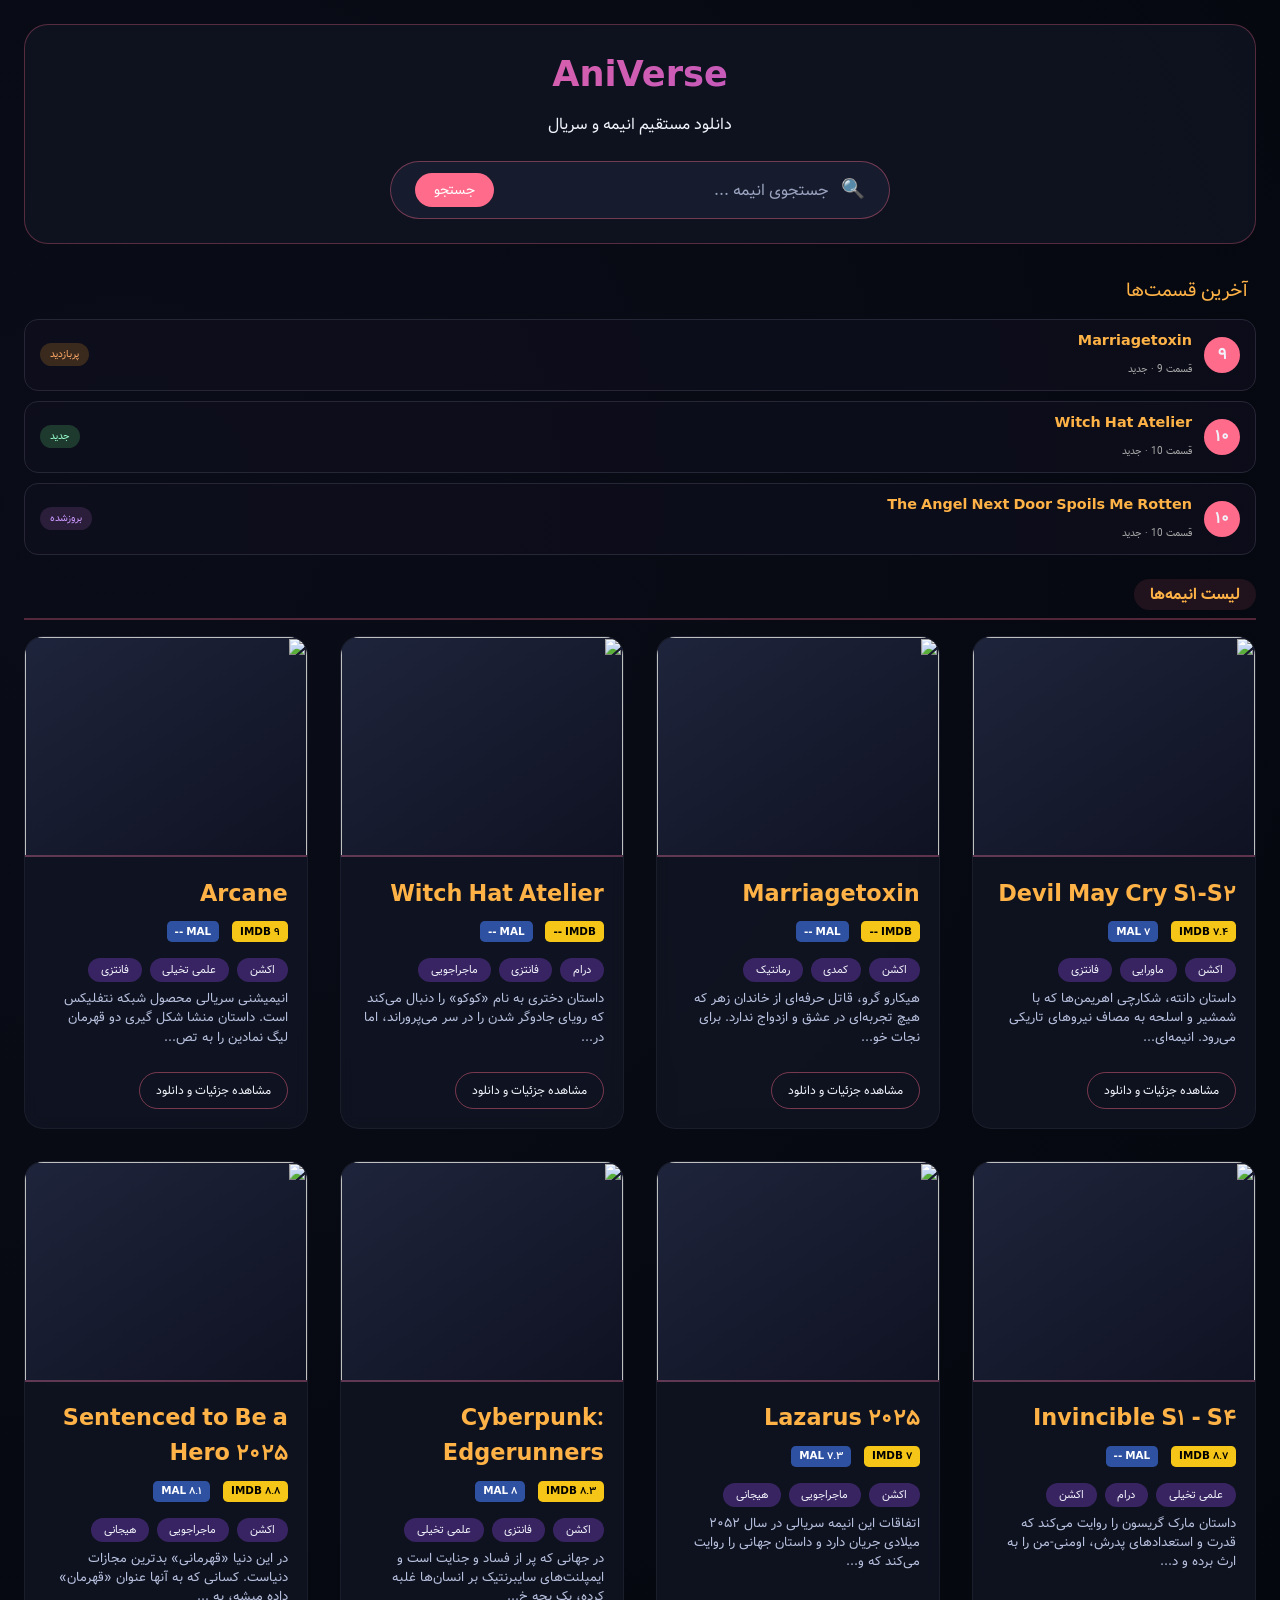
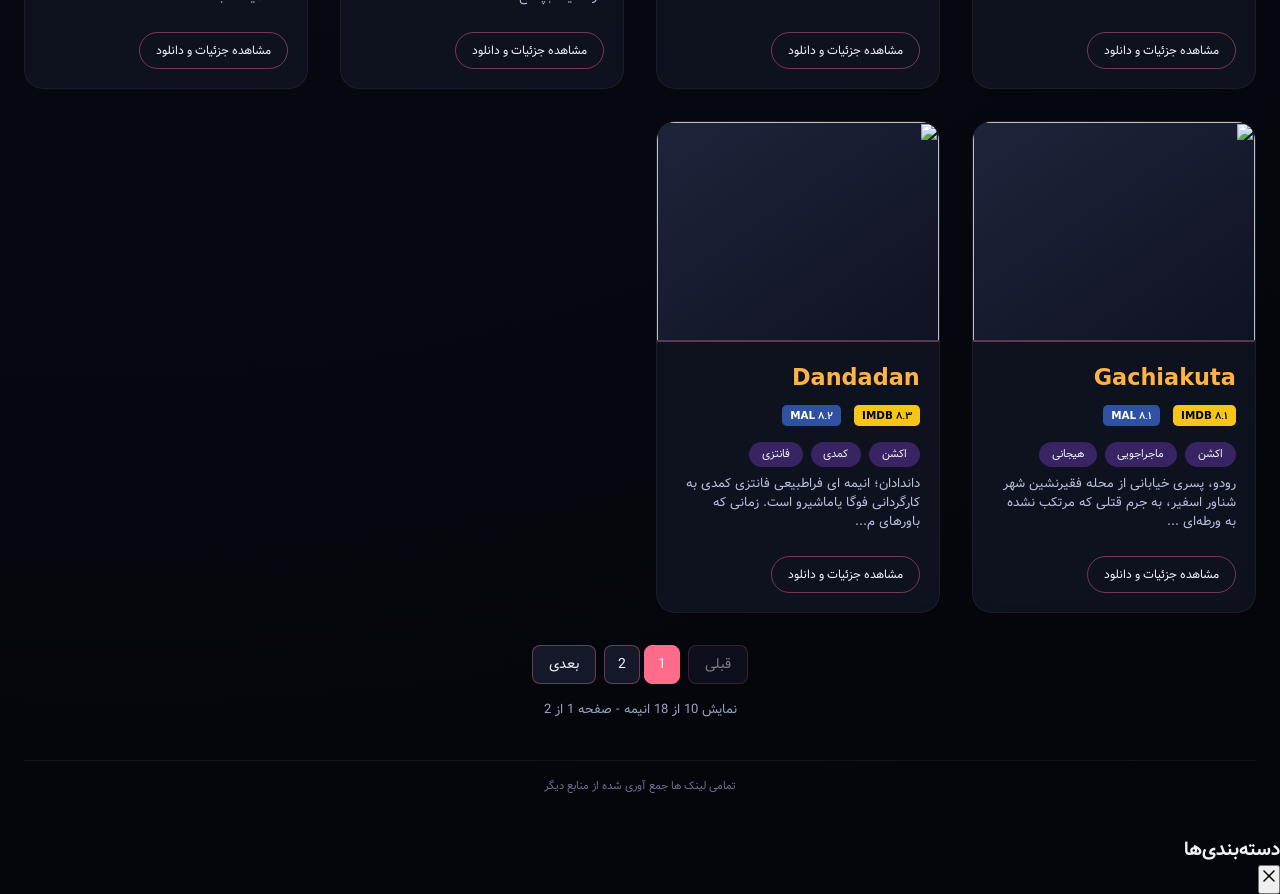
==== index.html @ b5c6d415 "Update index.html" ====
<!DOCTYPE html>
<html lang="fa" dir="rtl">
<head>
    <meta charset="UTF-8">
    <meta name="viewport" content="width=device-width, initial-scale=1.0, user-scalable=yes">
    <title>AniVerse | دانلود انیمه و سریال</title>
    <link rel="stylesheet" href="style.css">
    <link rel="preconnect" href="https://fonts.googleapis.com">
    <link rel="preconnect" href="https://fonts.gstatic.com" crossorigin>
    <link href="https://fonts.googleapis.com/css2?family=Inter:opsz,wght@14..32,300;14..32,400;14..32,500;14..32,600;14..32,700;14..32,800&display=swap" rel="stylesheet">
</head>
<body>
    <div class="app-wrapper" id="app"></div>
    <!-- منوی دسته‌بندی -->
<div id="categorySidebar" class="category-sidebar">
    <div class="category-header">
        <h3>دسته‌بندی‌ها</h3>
        <button class="close-sidebar" id="closeCategoryBtn">
            <img src="icons/close.svg" alt="بستن" width="18" height="18">
        </button>
    </div>
    <div class="category-list" id="categoryList"></div>
</div>
    
    <script src="data.js"></script>
    <script src="recent.js"></script>   <!-- ← خط جدید -->
    <script src="script.js"></script>
</body>
</html>
---- style.css ----
* {
    margin: 0;
    padding: 0;
    box-sizing: border-box;
}

body {
    font-family: 'Tahoma', 'Segoe UI', system-ui, sans-serif;
    background: radial-gradient(circle at 10% 20%, #0a0c18, #03050a);
    color: #f0f3fa;
    min-height: 100vh;
}

.app-wrapper {
    max-width: 1300px;
    margin: 0 auto;
    padding: 1.5rem;
}

.header {
    text-align: center;
    margin-bottom: 2rem;
    padding: 1.5rem;
    background: rgba(18, 22, 36, 0.7);
    border-radius: 1.5rem;
    border: 1px solid rgba(255,107,139,0.3);
}

.logo {
    font-size: 2.2rem;
    font-weight: bold;
    background: linear-gradient(135deg, #FF6B8B, #9D4EDD);
    -webkit-background-clip: text;
    background-clip: text;
    color: transparent;
}

.search-container {
    display: flex;
    justify-content: center;
    margin: 1.5rem auto 0 auto;
    max-width: 500px;
}
.search-box {
    width: 100%;
    background: rgba(25, 30, 50, 0.8);
    backdrop-filter: blur(10px);
    border: 1px solid rgba(255,107,139,0.4);
    border-radius: 3rem;
    padding: 0.7rem 1.5rem;
    display: flex;
    align-items: center;
    gap: 0.8rem;
    transition: all 0.3s ease;
}
.search-box:focus-within {
    border-color: #ff6b8b;
    box-shadow: 0 0 15px rgba(255,107,139,0.3);
    background: rgba(35, 40, 65, 0.9);
}
.search-box .search-icon {
    color: #ff8aa5;
    font-size: 1.2rem;
}
.search-box input {
    background: transparent;
    border: none;
    outline: none;
    color: #fff;
    width: 100%;
    font-size: 1rem;
    font-family: inherit;
}
.search-box input::placeholder {
    color: #9aa4bf;
}

.back-home {
    background: rgba(30, 35, 55, 0.8);
    border: 1px solid rgba(255,107,139,0.4);
    padding: 0.5rem 1.2rem;
    border-radius: 2rem;
    cursor: pointer;
    display: inline-block;
    margin-top: 0.5rem;
    font-size: 0.85rem;
}

.no-result {
    grid-column: 1 / -1;
    text-align: center;
    padding: 3rem;
    background: rgba(0,0,0,0.3);
    border-radius: 2rem;
    font-size: 1rem;
}

.anime-grid {
    display: grid;
    grid-template-columns: repeat(auto-fill, minmax(280px, 1fr));
    gap: 2rem;
    margin-top: 1rem;
}

.anime-card {
    background: rgba(18, 22, 36, 0.75);
    backdrop-filter: blur(8px);
    border-radius: 1.2rem;
    overflow: hidden;
    cursor: pointer;
    transition: all 0.3s ease;
    border: 1px solid rgba(255,255,255,0.05);
    display: flex;
    flex-direction: column;
}

.anime-card:hover {
    transform: translateY(-5px);
    border-color: rgba(255, 107, 139, 0.6);
    background: rgba(28, 33, 55, 0.9);
}

.card-cover {
    width: 100%;
    height: 220px;
    object-fit: cover;
    object-position: center;
    background: linear-gradient(145deg, #1e243b, #0f1222);
    border-bottom: 2px solid rgba(255,107,139,0.3);
}

.card-content {
    padding: 1.2rem;
    display: flex;
    flex-direction: column;
    flex-grow: 1;
}

.anime-title {
    font-size: 1.4rem;
    font-weight: bold;
    margin-bottom: 0.3rem;
    color: #FFB347;
}

.rating-badges {
    display: flex;
    gap: 0.8rem;
    margin: 0.3rem 0 0.5rem 0;
}
.rating-badge {
    font-size: 0.65rem;
    padding: 0.15rem 0.5rem;
    border-radius: 0.3rem;
    font-weight: bold;
    display: inline-flex;
    align-items: center;
    gap: 0.2rem;
}
.rating-imdb {
    background: #f5c518;
    color: #000;
}
.rating-mal {
    background: #2e51a2;
    color: #fff;
}

.genres {
    display: flex;
    gap: 0.5rem;
    margin: 0.5rem 0;
    flex-wrap: wrap;
}

.genre {
    background: rgba(156, 80, 255, 0.3);
    padding: 0.2rem 0.8rem;
    border-radius: 2rem;
    font-size: 0.7rem;
}

.anime-desc {
    font-size: 0.8rem;
    color: #b9c2e0;
    line-height: 1.5;
    margin-bottom: 1rem;
    flex-grow: 1;
}

.detail-btn {
    background: none;
    border: 1px solid #ff6b8b70;
    border-radius: 2rem;
    padding: 0.5rem 1rem;
    width: fit-content;
    font-size: 0.75rem;
    transition: 0.2s;
    margin-top: 0.5rem;
}

.detail-btn:hover {
    background: #ff6b8b20;
    border-color: #ff6b8b;
}

.detail-container {
    background: rgba(10, 12, 22, 0.7);
    backdrop-filter: blur(8px);
    border-radius: 1.5rem;
    padding: 1.8rem;
    border: 1px solid rgba(255,255,255,0.05);
}

.anime-header-info {
    margin-bottom: 2rem;
    border-bottom: 1px dashed rgba(255,255,255,0.1);
    padding-bottom: 1rem;
}

.anime-header-info h2 {
    font-size: 2rem;
    font-weight: bold;
    color: #FFB347;
    margin-bottom: 0.5rem;
}

.detail-ratings {
    display: flex;
    gap: 1rem;
    margin: 0.5rem 0;
}
.detail-rating {
    padding: 0.2rem 0.8rem;
    border-radius: 0.5rem;
    font-size: 0.8rem;
    font-weight: bold;
}
.detail-imdb {
    background: #f5c518;
    color: #000;
}

.anime-poster {
    max-width: 100%;
    width: 350px;
    border-radius: 1rem;
    margin: 1rem 0;
    display: block;
}

.trailer-section {
    margin: 1.5rem 0;
    background: rgba(0,0,0,0.5);
    border-radius: 1rem;
    padding: 1rem;
    border: 1px solid rgba(255,107,139,0.3);
}
.trailer-title {
    font-size: 1.1rem;
    font-weight: bold;
    margin-bottom: 0.8rem;
    color: #FF8AA5;
    display: flex;
    align-items: center;
    gap: 0.5rem;
}
.trailer-player {
    width: 100%;
    border-radius: 0.8rem;
    overflow: hidden;
}
.trailer-player video {
    width: 100%;
    max-height: 400px;
    outline: none;
    border-radius: 0.8rem;
}

.seasons-wrapper {
    display: flex;
    flex-direction: column;
    gap: 1rem;
}

.season-card {
    background: rgba(0, 0, 0, 0.4);
    border-radius: 1rem;
    overflow: hidden;
    border: 1px solid rgba(255,107,139,0.2);
}

.season-header {
    background: rgba(25, 30, 50, 0.9);
    padding: 1rem 1.2rem;
    cursor: pointer;
    display: flex;
    justify-content: space-between;
    align-items: center;
    transition: 0.2s;
    border-right: 3px solid #ff6b8b;
}

.season-header:hover {
    background: rgba(35, 42, 65, 0.9);
}

.season-title {
    font-size: 1.2rem;
    font-weight: bold;
    color: #FF8AA5;
}

.season-arrow {
    font-size: 1rem;
    transition: transform 0.3s;
    color: #ff8aa5;
}

.season-content {
    max-height: 0;
    overflow: hidden;
    transition: max-height 0.4s ease-out;
    padding: 0 1rem;
}

.season-content.open {
    max-height: 3000px;
    padding: 1rem;
}

.episode-grid {
    display: flex;
    flex-direction: column;
    gap: 0.7rem;
}

.episode-item {
    background: rgba(20, 25, 45, 0.7);
    border-radius: 0.8rem;
    padding: 0.7rem 1rem;
    display: flex;
    flex-wrap: wrap;
    justify-content: space-between;
    align-items: center;
    gap: 0.8rem;
    border: 1px solid #2f354a;
}

.episode-name {
    font-weight: bold;
    min-width: 100px;
}

.quality-buttons {
    display: flex;
    gap: 0.8rem;
}

.quality-link {
    background: linear-gradient(145deg, #1e243b, #12172b);
    padding: 0.3rem 1rem;
    border-radius: 2rem;
    text-decoration: none;
    color: white;
    font-size: 0.7rem;
    font-weight: bold;
    transition: 0.2s;
    border: 1px solid rgba(255,255,210,0.1);
}

.quality-link:hover {
    transform: translateY(-2px);
    background: #ff4d6d;
}

.suggestions-section {
    margin-top: 2rem;
    padding-top: 1rem;
    border-top: 1px solid rgba(255,255,255,0.1);
}
.suggestions-title {
    font-size: 1.2rem;
    font-weight: bold;
    color: #FFB347;
    margin-bottom: 1rem;
}
.suggestions-grid {
    display: flex;
    flex-direction: row;
    gap: 1rem;
    overflow-x: auto;
    padding-bottom: 0.5rem;
}
.suggestion-card {
    min-width: 160px;
    background: rgba(18, 22, 36, 0.6);
    border-radius: 0.8rem;
    padding: 0.6rem;
    cursor: pointer;
    transition: 0.2s;
    border: 1px solid transparent;
    text-align: center;
}
.suggestion-card:hover {
    border-color: #ff6b8b;
    transform: translateY(-3px);
}
.suggestion-img {
    width: 100%;
    height: 200px;
    object-fit: cover;
    border-radius: 0.5rem;
    margin-bottom: 0.5rem;
}
.suggestion-title {
    font-size: 0.85rem;
    font-weight: bold;
    color: #FFB347;
    margin-bottom: 0.2rem;
}
.suggestion-rating {
    font-size: 0.7rem;
    background: #f5c518;
    color: #000;
    display: inline-block;
    padding: 0.1rem 0.5rem;
    border-radius: 0.3rem;
    font-weight: bold;
}

.footer {
    text-align: center;
    margin-top: 2.5rem;
    padding: 1rem;
    font-size: 0.7rem;
    color: #6a7290;
    border-top: 1px solid rgba(255,255,255,0.05);
}
/* ========== استایل صفحه‌بندی ========== */
.pagination {
    display: flex;
    justify-content: center;
    align-items: center;
    gap: 0.5rem;
    margin-top: 2rem;
    flex-wrap: wrap;
}

.pagination button {
    background: rgba(25, 30, 50, 0.8);
    border: 1px solid rgba(255,107,139,0.4);
    color: #f0f3fa;
    padding: 0.5rem 1rem;
    border-radius: 0.5rem;
    cursor: pointer;
    font-size: 0.85rem;
    transition: all 0.2s;
}

.pagination button:hover:not(:disabled) {
    background: #ff6b8b;
    border-color: #ff6b8b;
}

.pagination button:disabled {
    opacity: 0.5;
    cursor: not-allowed;
}

.pagination .page-numbers {
    display: flex;
    gap: 0.3rem;
}

.pagination .page-btn {
    background: rgba(25, 30, 50, 0.8);
    padding: 0.5rem 0.8rem;
}

.pagination .page-btn.active {
    background: #ff6b8b;
    border-color: #ff6b8b;
}

.info-text {
    text-align: center;
    margin-top: 1rem;
    font-size: 0.8rem;
    color: #9aa4bf;
}

@media (max-width: 600px) {
    .app-wrapper { padding: 1rem; }
    .episode-item { flex-direction: column; align-items: flex-start; }
    .anime-header-info h2 { font-size: 1.4rem; }
    .anime-poster, .card-cover { width: 100%; }
    .rating-badges { flex-wrap: wrap; }
    .suggestions-grid { gap: 0.8rem; }
    .suggestion-card { min-width: 130px; }
    .suggestion-img { height: 160px; }
}

#searchBtn {
    background: #ff6b8b;
    border: none;
    border-radius: 2rem;
    padding: 0.4rem 1.2rem;
    color: white;
    cursor: pointer;
    font-family: inherit;
    font-size: 0.85rem;
    margin-right: 0.8rem;
    transition: all 0.2s;
}

#searchBtn:hover {
    background: #ff4d6d;
    transform: scale(0.97);
}

@font-face {
    font-family: 'Vazir';
    src: url('fonts/Vazir.ttf') format('truetype');
    font-weight: normal;
    font-style: normal;
}

@font-face {
    font-family: 'Vazir';
    src: url('fonts/Vazir-Bold-FD-WOL.ttf') format('truetype');
    font-weight: bold;
    font-style: normal;
}

body, button, input, .anime-title, .season-title, .detail-btn {
    font-family: 'Vazir', 'Tahoma', 'Segoe UI', system-ui, sans-serif;
}

.theme-toggle {
    position: fixed;
    top: 20px;
    left: 20px;
    width: 44px;
    height: 44px;
    border-radius: 50%;
    background: linear-gradient(145deg, #1e243b, #12172b);
    border: none;
    cursor: pointer;
    z-index: 1000;
    transition: all 0.2s;
    display: flex;
    align-items: center;
    justify-content: center;
    font-size: 1.3rem;
    box-shadow: 0 4px 10px rgba(0, 0, 0, 0.3);
    color: #ffccaa;
}

.theme-toggle:hover {
    transform: scale(1.05);
    background: #ff6b8b;
    color: white;
    box-shadow: 0 0 15px rgba(255, 107, 139, 0.4);
}

body.light-mode .theme-toggle {
    background: linear-gradient(145deg, #f0f0f0, #e0e0e0);
    color: #e67e22;
    box-shadow: 0 2px 8px rgba(0, 0, 0, 0.1);
}

body.light-mode .theme-toggle:hover {
    background: #ff6b8b;
    color: white;
}

/* ========== بخش آخرین قسمت‌ها ========== */
.recent-section {
    margin: 1.5rem 0;
}

.section-title {
    font-size: 1.2rem;
    color: #FFB347;
    margin-bottom: 0.8rem;
    display: flex;
    align-items: center;
    gap: 0.5rem;
}

.recent-list {
    display: flex;
    flex-direction: column;
    gap: 10px;
}

.recent-item {
    background: rgba(16, 16, 30, 0.6);
    border-radius: 14px;
    padding: 10px 15px;
    border: 1px solid #262636;
    cursor: pointer;
    transition: 0.2s;
    display: flex;
    align-items: center;
    justify-content: space-between;
}

.recent-item:hover {
    border-color: #ff6b8b;
    background: rgba(30, 30, 50, 0.8);
    transform: translateX(3px);
}

.recent-left {
    display: flex;
    align-items: center;
    gap: 12px;
}

.recent-num {
    background: #ff6b8b;
    width: 36px;
    height: 36px;
    display: flex;
    align-items: center;
    justify-content: center;
    border-radius: 50%;
    font-weight: bold;
    font-size: 1rem;
}

.recent-info h4 {
    font-size: 0.9rem;
    margin-bottom: 3px;
    color: #FFB347;
}

.recent-info span {
    font-size: 0.65rem;
    color: #aaa;
}

.recent-badge {
    font-size: 0.6rem;
    padding: 4px 10px;
    border-radius: 30px;
    background: #1e3a2f;
    color: #99ffcc;
}

.recent-badge.hot {
    background: #3a2a1e;
    color: #ffaa66;
}

.recent-badge.today {
    background: #2a1e3a;
    color: #cc99ff;
}

/* ========== عنوان جداکننده ========== */
.section-divider {
    margin: 1rem 0 0.5rem 0;
    padding-bottom: 0.5rem;
    border-bottom: 2px solid rgba(255, 107, 139, 0.3);
}

.section-divider h3 {
    font-size: 1rem;
    color: #FFB347;
    display: inline-block;
    background: rgba(255, 107, 139, 0.1);
    padding: 0.2rem 1rem;
    border-radius: 2rem;
    }
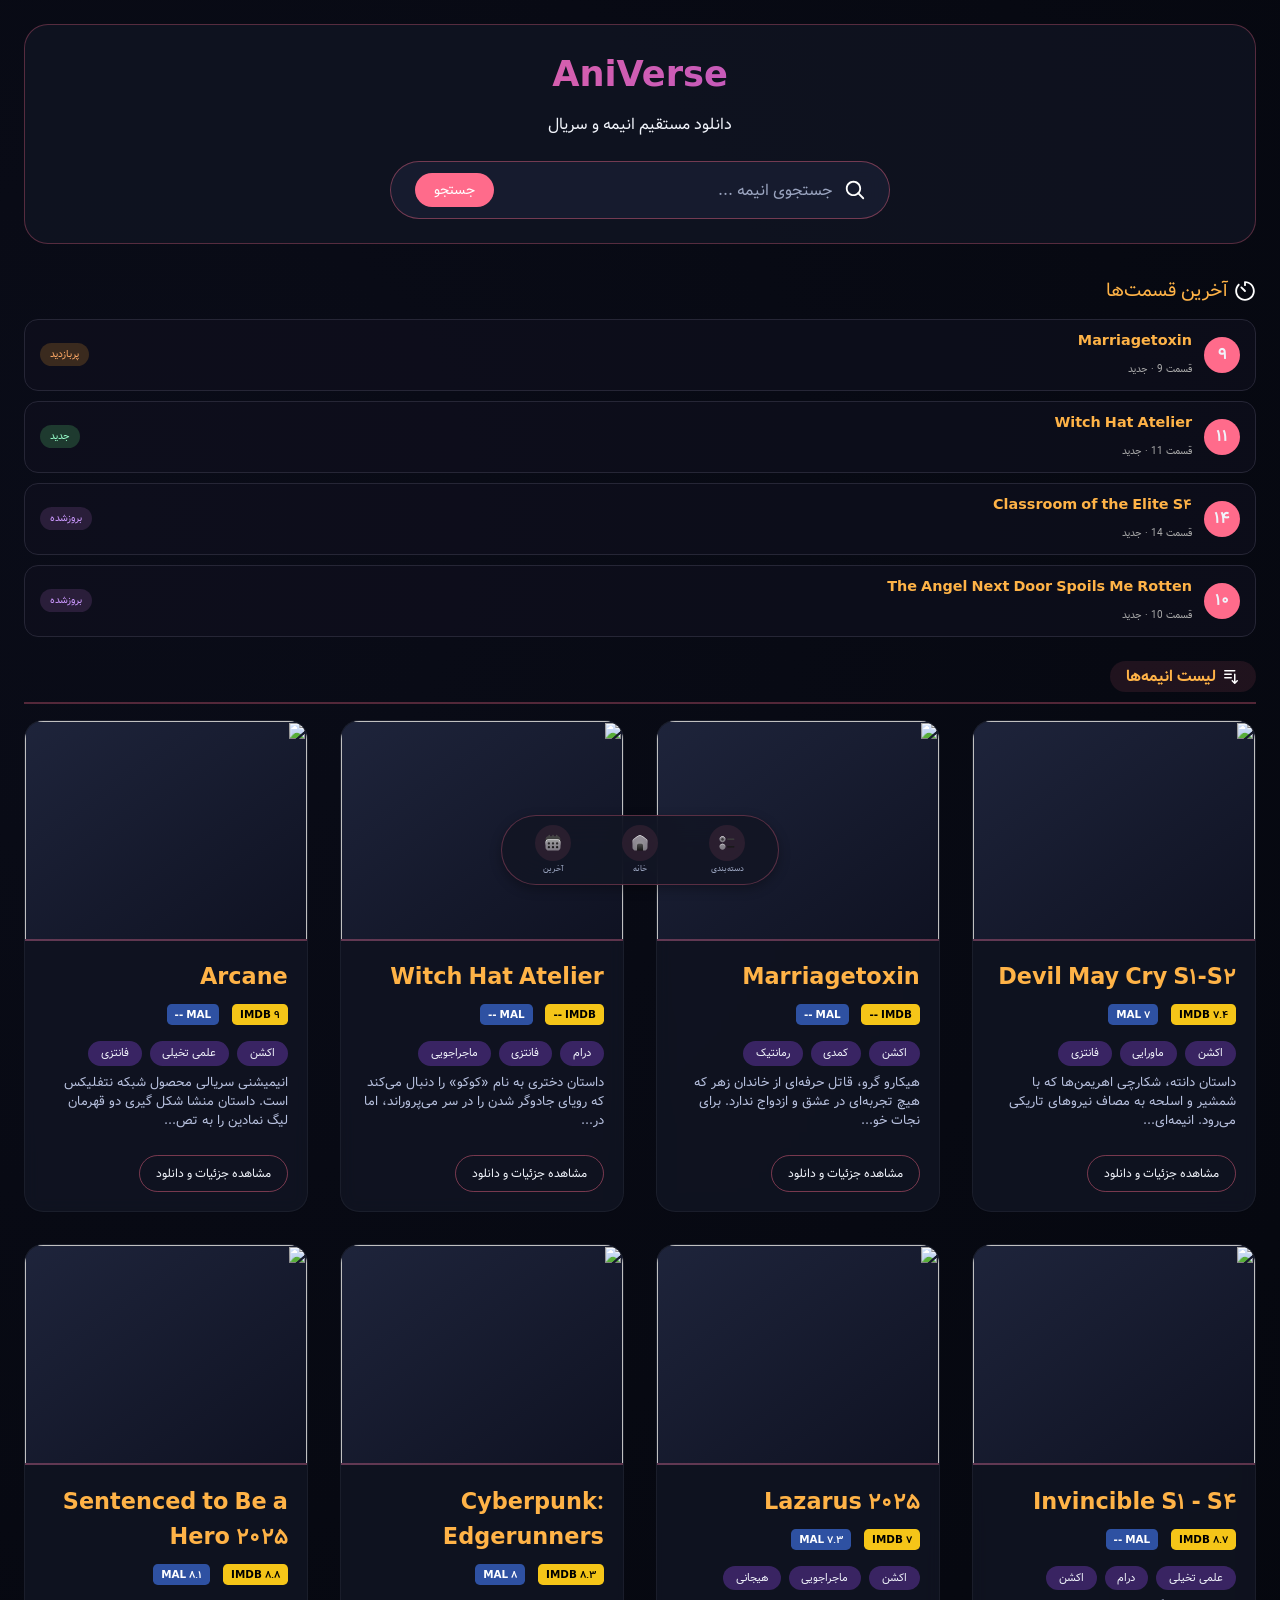
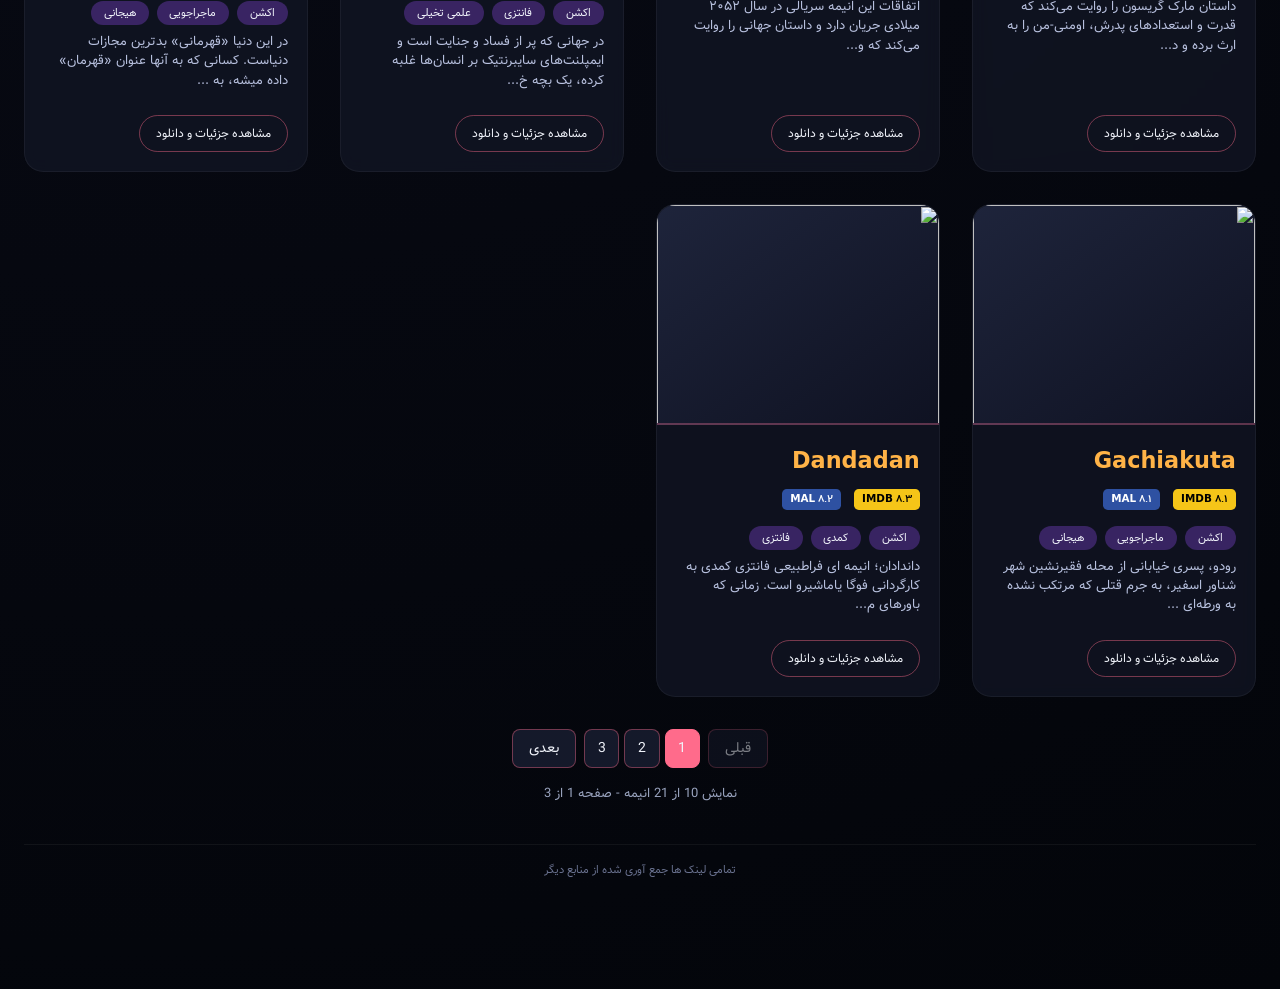
==== commit 45456e8e: "Update index.html" ====
--- a/index.html
+++ b/index.html
@@ -3,7 +3,7 @@
 <head>
     <meta charset="UTF-8">
     <meta name="viewport" content="width=device-width, initial-scale=1.0, user-scalable=yes">
-    <title>AniVerse | دانلود انیمه و سریال</title>
+    <title>Anivora | دانلود انیمه و سریال</title>
     <link rel="stylesheet" href="style.css">
     <link rel="preconnect" href="https://fonts.googleapis.com">
     <link rel="preconnect" href="https://fonts.gstatic.com" crossorigin>
--- a/style.css
+++ b/style.css
@@ -9,6 +9,7 @@
     background: radial-gradient(circle at 10% 20%, #0a0c18, #03050a);
     color: #f0f3fa;
     min-height: 100vh;
+    padding-bottom: 70px;
 }
 
 .app-wrapper {
@@ -315,6 +316,11 @@
     font-size: 1rem;
     transition: transform 0.3s;
     color: #ff8aa5;
+    }
+.season-arrow img {
+    width: 22px;
+    height: 22px;
+    transform: translateY(3px);
 }
 
 .season-content {
@@ -586,7 +592,7 @@
     margin-bottom: 0.8rem;
     display: flex;
     align-items: center;
-    gap: 0.5rem;
+    gap: 1px;
 }
 
 .recent-list {
@@ -670,8 +676,300 @@
 .section-divider h3 {
     font-size: 1rem;
     color: #FFB347;
-    display: inline-block;
+    display: inline-flex;        /* تغییر از inline-block به inline-flex */
+    align-items: center;         /* وسط‌چین عمودی */
+    gap: 0px;                    /* فاصله بین آیکون و متن */
     background: rgba(255, 107, 139, 0.1);
     padding: 0.2rem 1rem;
     border-radius: 2rem;
+}
+
+.section-divider h3 img {
+    display: block;
+}
+
+/* ========== آیکون سرچ ========== */
+.search-icon {
+    display: inline-flex;
+    align-items: center;
+    justify-content: center;
+    width: 20px;
+    height: 20px;
+}
+
+.season-arrow img {
+    transition: transform 0.3s ease;
+}
+
+.season-card .season-content.open + .season-header .season-arrow img,
+.season-header.open .season-arrow img {
+    transform: rotate(180deg);
+}
+
+
+
+
+/* ========== نوار ناوبری پایین ========== */
+.bottom-nav {
+    position: fixed;
+    bottom: 15px;
+    left: 50%;
+    transform: translateX(-50%);
+    background: rgba(18, 22, 36, 0.9);
+    backdrop-filter: blur(20px);
+    border-radius: 40px;
+    padding: 5px 25px;
+    display: flex;
+    gap: 35px;
+    z-index: 1000;
+    border: 1px solid rgba(255, 107, 139, 0.3);
+    box-shadow: 0 4px 12px rgba(0, 0, 0, 0.3);
+}
+
+.nav-item {
+    display: flex;
+    flex-direction: column;
+    align-items: center;
+    gap: 2px;
+    cursor: pointer;
+    transition: all 0.2s;
+    padding: 4px 8px;
+    border-radius: 30px;
+}
+
+.nav-item:hover {
+    transform: translateY(-2px);
+}
+
+.nav-icon {
+    width: 36px;
+    height: 36px;
+    background: rgba(255, 107, 139, 0.1);
+    border-radius: 50%;
+    display: flex;
+    align-items: center;
+    justify-content: center;
+    transition: all 0.2s;
+}
+
+.nav-item:hover .nav-icon {
+    background: #ff6b8b;
+    transform: scale(1.05);
+}
+
+.nav-icon img {
+    width: 18px;
+    height: 18px;
+    display: block;
+}
+
+.nav-label {
+    font-size: 0.5rem;
+    color: #9aa4bf;
+    font-weight: 500;
+}
+
+.nav-item:hover .nav-label {
+    color: #ff6b8b;
+}
+
+/* تم روشن */
+body.light-mode .bottom-nav {
+    background: rgba(255, 255, 255, 0.95);
+    border-color: rgba(0, 0, 0, 0.1);
+}
+
+body.light-mode .nav-label {
+    color: #666;
+}
+
+body.light-mode .nav-icon {
+    background: rgba(0, 0, 0, 0.05);
+}
+
+body.light-mode .nav-item:hover .nav-icon {
+    background: #ff6b8b;
+}
+
+body.light-mode .nav-icon img {
+    filter: brightness(0);
+}
+
+body.light-mode .nav-item:hover .nav-icon img {
+    filter: brightness(1);
+}
+
+/* برای موبایل */
+@media (max-width: 600px) {
+    .bottom-nav {
+        padding: 4px 20px;
+        gap: 25px;
+        bottom: 12px;
     }
+    .nav-icon {
+        width: 32px;
+        height: 32px;
+    }
+    .nav-icon img {
+        width: 16px;
+        height: 16px;
+    }
+    .nav-label {
+        font-size: 0.45rem;
+    }
+}
+
+
+
+/* ========== منوی دسته‌بندی (سایدبار) ========== */
+.category-sidebar {
+    position: fixed;
+    top: 0;
+    right: -350px;
+    width: 320px;
+    height: 100%;
+    background: rgba(18, 22, 36, 0.98);
+    backdrop-filter: blur(20px);
+    z-index: 2000;
+    transition: right 0.3s cubic-bezier(0.2, 0.9, 0.4, 1.1);
+    padding: 1rem;
+    border-left: 1px solid rgba(255, 107, 139, 0.3);
+    display: flex;
+    flex-direction: column;
+    overflow-y: auto;
+}
+
+.category-sidebar.open {
+    right: 0;
+}
+
+/* هدر سایدبار */
+.category-header {
+    display: flex;
+    justify-content: space-between;
+    align-items: center;
+    padding-bottom: 1rem;
+    margin-bottom: 1rem;
+    border-bottom: 1px solid rgba(255, 107, 139, 0.3);
+}
+
+.category-header h3 {
+    font-size: 1.2rem;
+    color: #FFB347;
+    display: flex;
+    align-items: center;
+    gap: 0.5rem;
+}
+
+.close-sidebar {
+    background: none;
+    border: none;
+    cursor: pointer;
+    padding: 8px;
+    border-radius: 50%;
+    display: flex;
+    align-items: center;
+    justify-content: center;
+    transition: all 0.2s;
+    color: #ff8aa5;
+}
+
+.close-sidebar:hover {
+    background: rgba(255, 107, 139, 0.2);
+    transform: scale(1.05);
+}
+
+.close-sidebar img {
+    width: 18px;
+    height: 18px;
+    display: block;
+    filter: brightness(0) invert(1);
+}
+
+/* لیست دسته‌بندی */
+.category-list {
+    flex: 1;
+    overflow-y: auto;
+}
+
+.category-item {
+    margin-bottom: 0.5rem;
+}
+
+.category-main {
+    display: flex;
+    justify-content: space-between;
+    align-items: center;
+    padding: 10px 12px;
+    background: rgba(25, 30, 50, 0.6);
+    border-radius: 12px;
+    cursor: pointer;
+    transition: 0.2s;
+    color: #f0f3fa;
+}
+
+.category-main:hover {
+    background: rgba(255, 107, 139, 0.2);
+}
+
+.category-main .toggle-icon {
+    font-size: 0.8rem;
+    transition: transform 0.3s;
+}
+
+.category-main.open .toggle-icon {
+    transform: rotate(90deg);
+}
+
+.category-sub {
+    max-height: 0;
+    overflow: hidden;
+    transition: max-height 0.3s ease-out;
+    padding-right: 1rem;
+}
+
+.category-sub.open {
+    max-height: 500px;
+}
+
+.sub-item {
+    display: flex;
+    justify-content: space-between;
+    align-items: center;
+    padding: 8px 12px 8px 20px;
+    margin: 4px 0;
+    background: rgba(30, 35, 55, 0.4);
+    border-radius: 8px;
+    cursor: pointer;
+    transition: 0.2s;
+    font-size: 0.85rem;
+}
+
+.sub-item:hover {
+    background: rgba(255, 107, 139, 0.15);
+    transform: translateX(-3px);
+}
+
+.sub-item .count {
+    font-size: 0.7rem;
+    color: #ff8aa5;
+}
+
+/* تم روشن */
+body.light-mode .category-sidebar {
+    background: rgba(255, 255, 255, 0.98);
+}
+
+body.light-mode .category-main {
+    background: rgba(200, 200, 220, 0.6);
+    color: #1a1a2e;
+}
+
+body.light-mode .sub-item {
+    background: rgba(220, 220, 240, 0.5);
+    color: #1a1a2e;
+}
+
+body.light-mode .close-sidebar img {
+    filter: brightness(0);
+    }
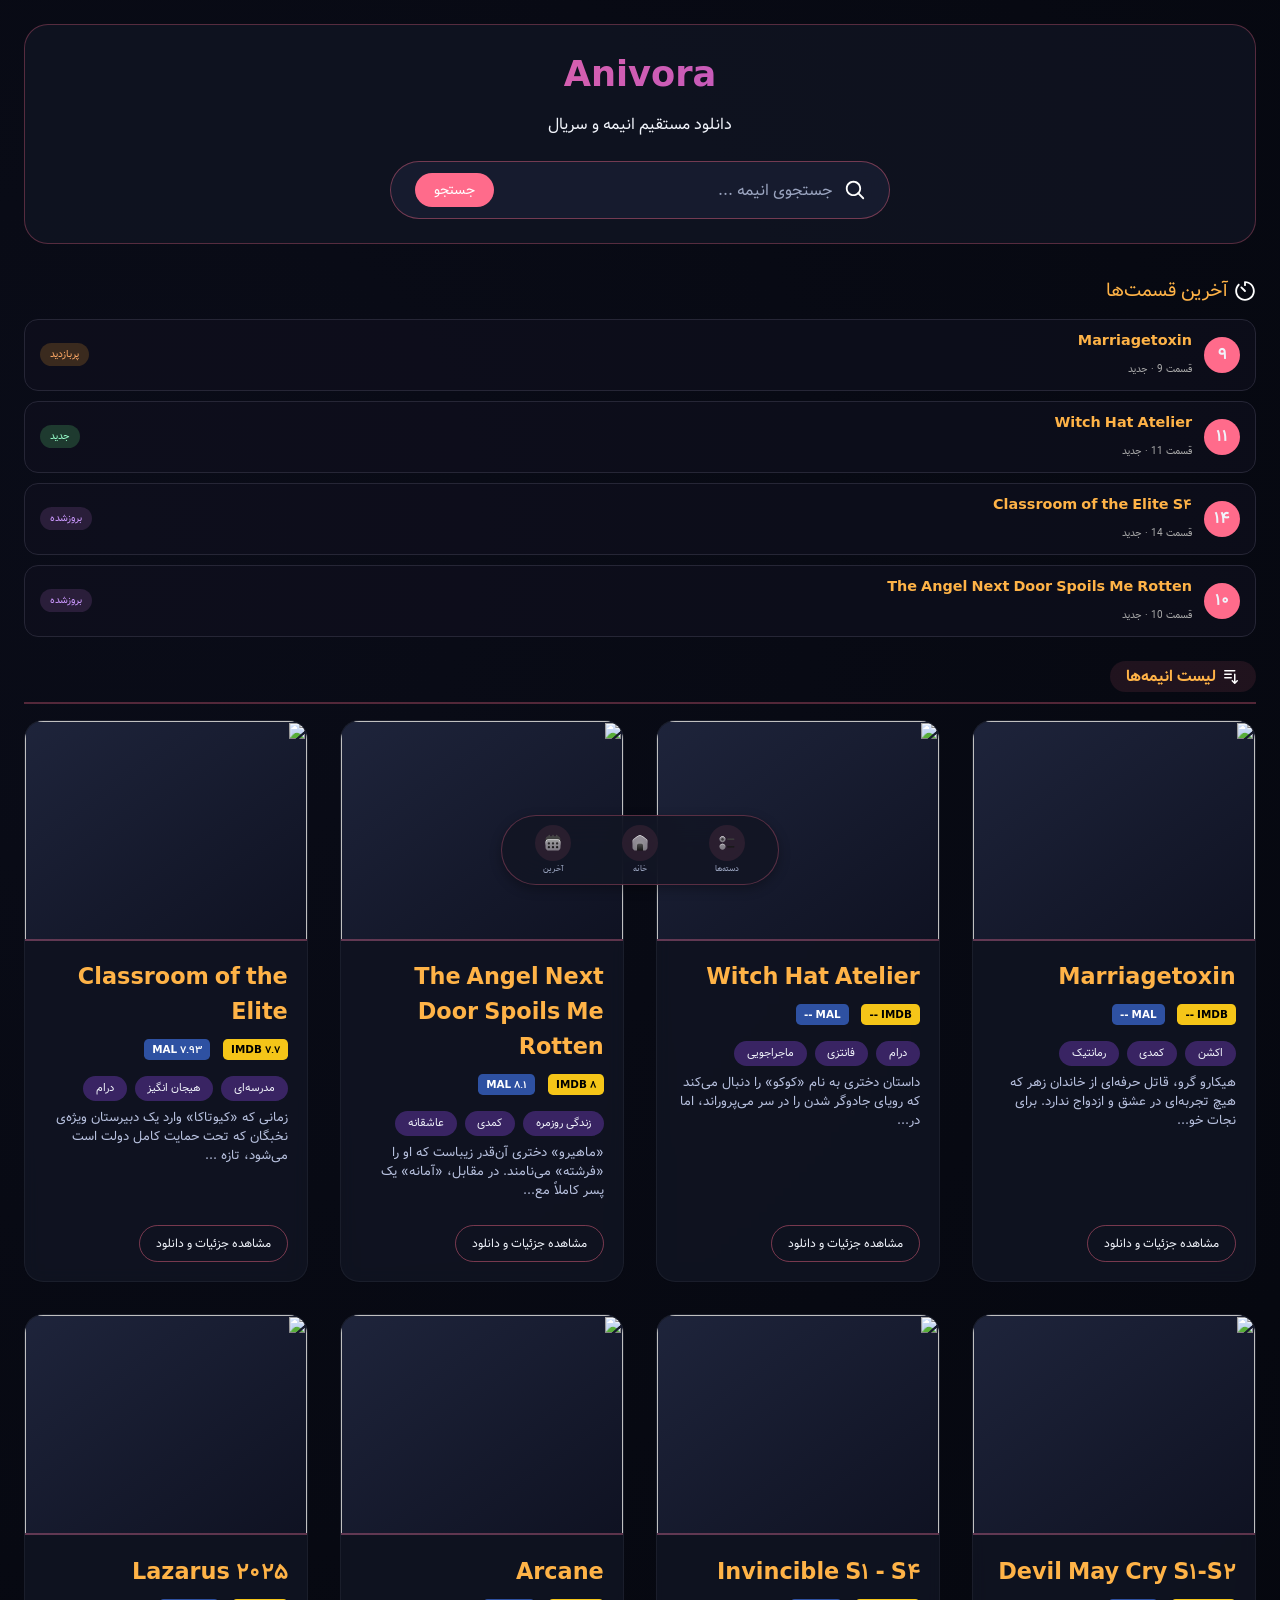
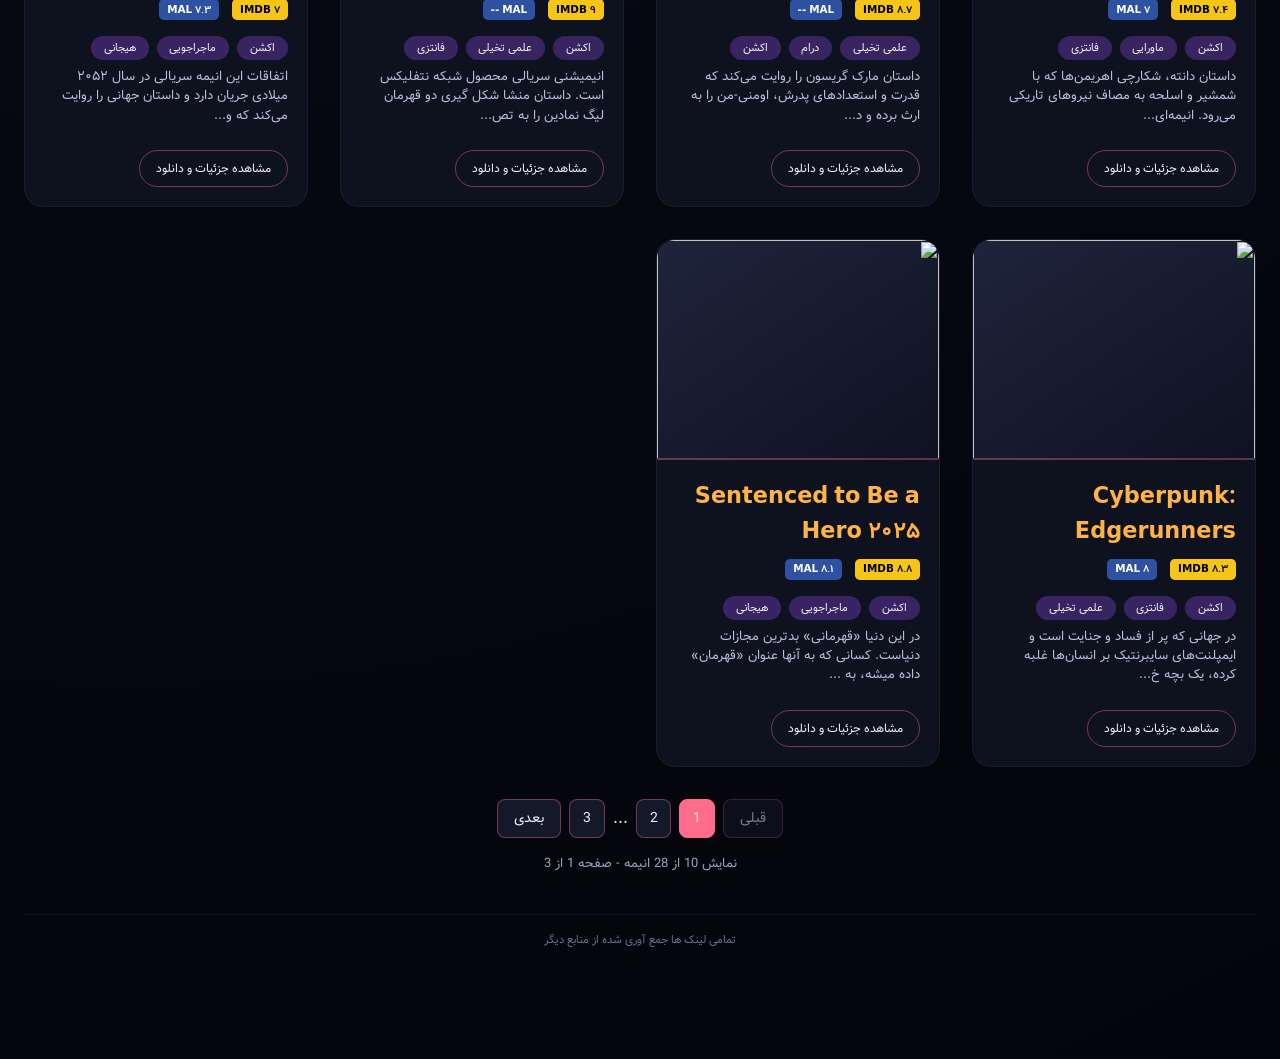
==== commit bdf53256: "Update index.html" ====
--- a/index.html
+++ b/index.html
@@ -3,7 +3,7 @@
 <head>
     <meta charset="UTF-8">
     <meta name="viewport" content="width=device-width, initial-scale=1.0, user-scalable=yes">
-    <title>Anivora | دانلود انیمه و سریال</title>
+    <title>Anivora | دانلود انیمه و سریال </title>
     <link rel="stylesheet" href="style.css">
     <link rel="preconnect" href="https://fonts.googleapis.com">
     <link rel="preconnect" href="https://fonts.gstatic.com" crossorigin>
@@ -22,8 +22,11 @@
     <div class="category-list" id="categoryList"></div>
 </div>
     
-    <script src="data.js"></script>
+    <script src="data/data.js"></script>
+    <script src="data/data2.js"></script>
+    <script src="data/data3.js"></script>
     <script src="recent.js"></script>   <!-- ← خط جدید -->
     <script src="script.js"></script>
+    
 </body>
 </html>
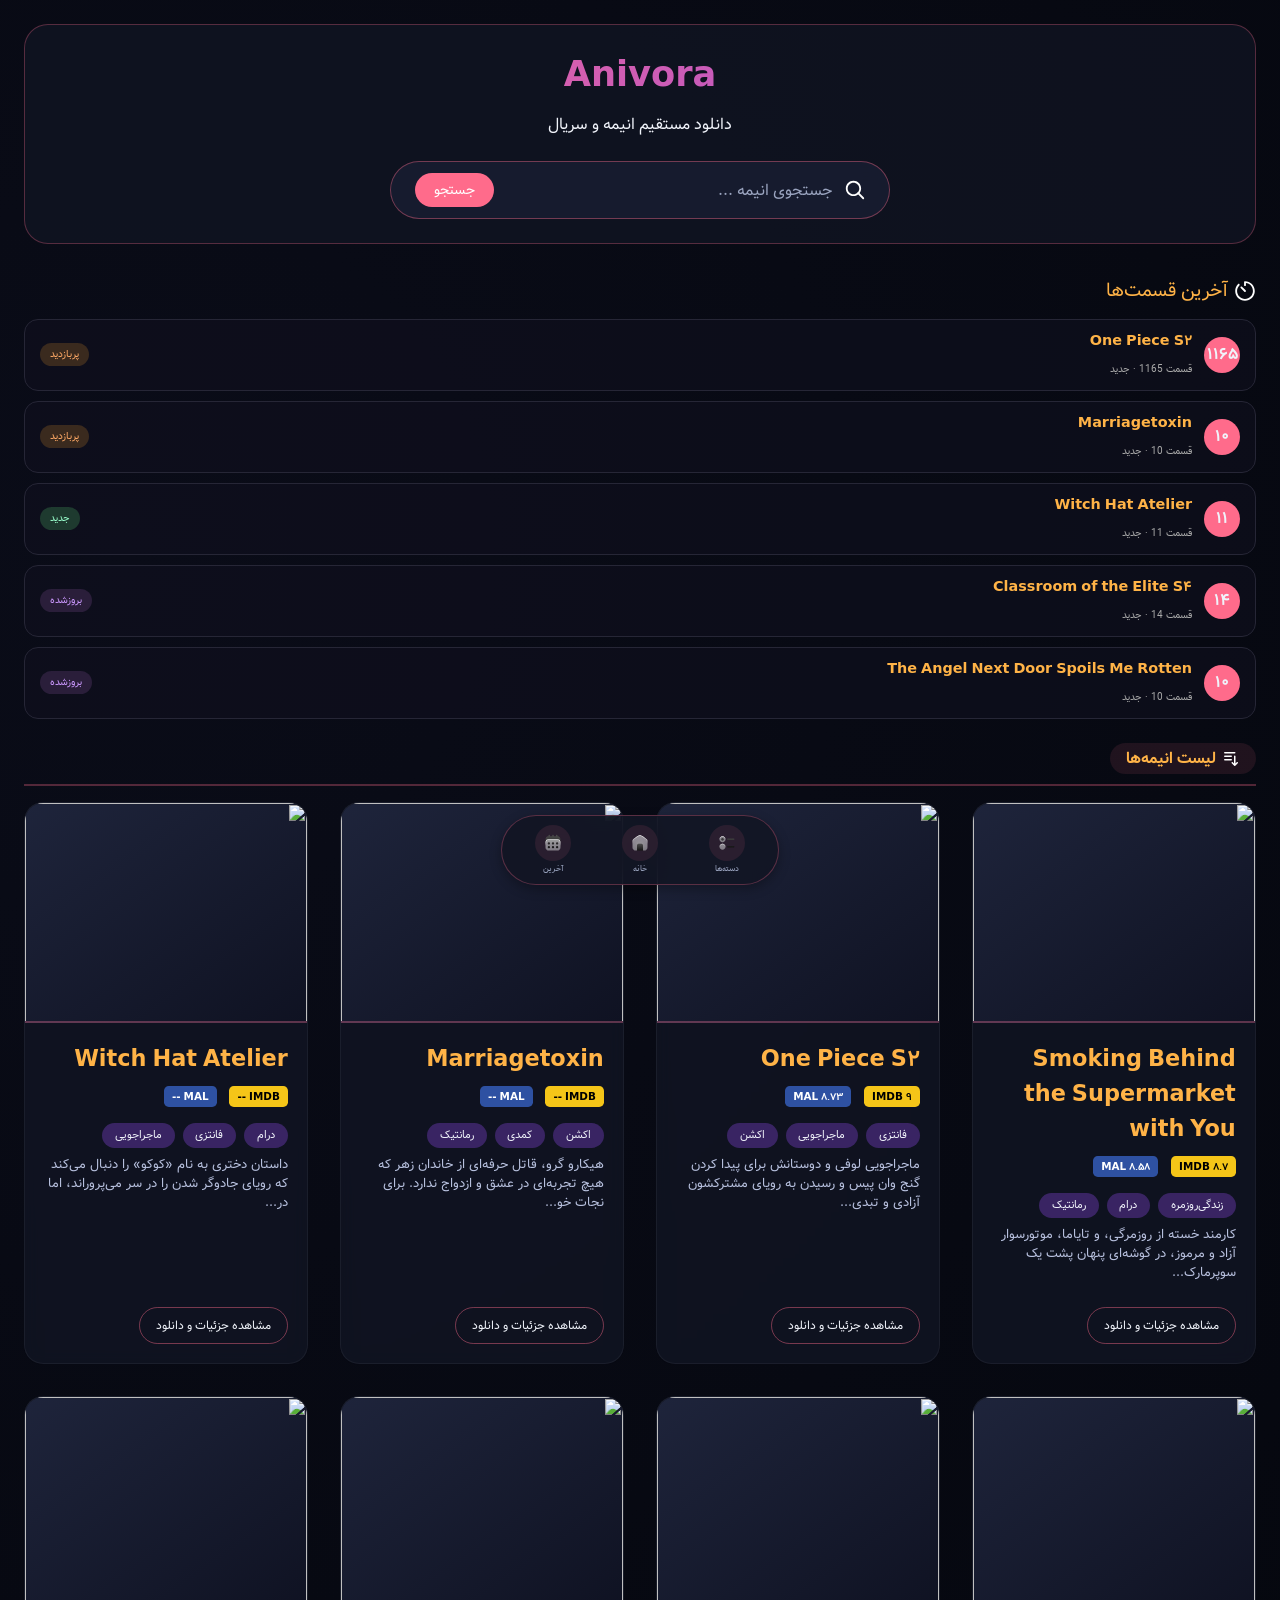
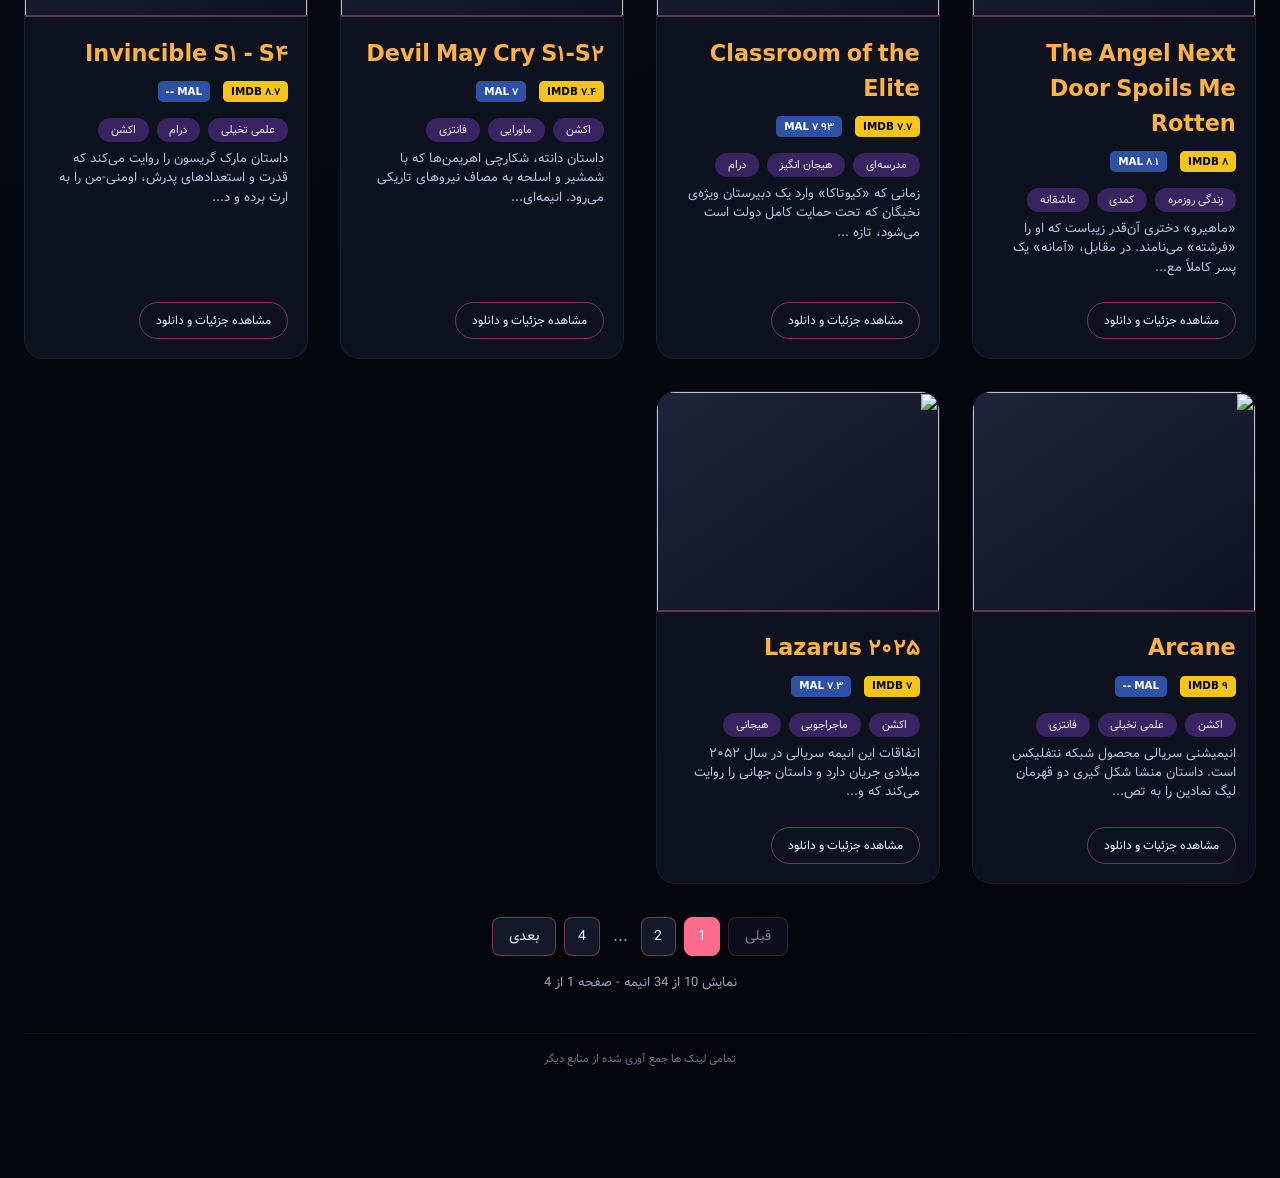
==== commit d168946b: "Update index.html" ====
--- a/index.html
+++ b/index.html
@@ -3,30 +3,32 @@
 <head>
     <meta charset="UTF-8">
     <meta name="viewport" content="width=device-width, initial-scale=1.0, user-scalable=yes">
-    <title>Anivora | دانلود انیمه و سریال </title>
+    <title>Anivora | دانلود انیمه و سریال</title>
     <link rel="stylesheet" href="style.css">
     <link rel="preconnect" href="https://fonts.googleapis.com">
     <link rel="preconnect" href="https://fonts.gstatic.com" crossorigin>
     <link href="https://fonts.googleapis.com/css2?family=Inter:opsz,wght@14..32,300;14..32,400;14..32,500;14..32,600;14..32,700;14..32,800&display=swap" rel="stylesheet">
+    <!-- Font Awesome برای آیکون‌ها -->
+    <link rel="stylesheet" href="https://cdnjs.cloudflare.com/ajax/libs/font-awesome/6.0.0-beta3/css/all.min.css">
 </head>
 <body>
     <div class="app-wrapper" id="app"></div>
+    
     <!-- منوی دسته‌بندی -->
-<div id="categorySidebar" class="category-sidebar">
-    <div class="category-header">
-        <h3>دسته‌بندی‌ها</h3>
-        <button class="close-sidebar" id="closeCategoryBtn">
-            <img src="icons/close.svg" alt="بستن" width="18" height="18">
-        </button>
+    <div id="categorySidebar" class="category-sidebar">
+        <div class="category-header">
+            <h3>دسته‌بندی‌ها</h3>
+            <button class="close-sidebar" id="closeCategoryBtn">
+                <img src="icons/close.svg" alt="بستن" width="18" height="18">
+            </button>
+        </div>
+        <div class="category-list" id="categoryList"></div>
     </div>
-    <div class="category-list" id="categoryList"></div>
-</div>
     
     <script src="data/data.js"></script>
     <script src="data/data2.js"></script>
     <script src="data/data3.js"></script>
-    <script src="recent.js"></script>   <!-- ← خط جدید -->
+    <script src="recent.js"></script>
     <script src="script.js"></script>
-    
 </body>
 </html>
--- a/style.css
+++ b/style.css
@@ -972,4 +972,138 @@
 
 body.light-mode .close-sidebar img {
     filter: brightness(0);
+}
+
+.page-dots {
+    display: inline-block;
+    padding: 0.5rem 0.3rem;
+    color: #9aa4bf;
+    user-select: none;
+}
+
+/* استایل صفحه علاقه‌مندی */
+.favorites-header {
+    text-align: center;
+    margin: 1rem 0 2rem 0;
+}
+.favorites-header h1 {
+    font-size: 1.6rem;
+    background: linear-gradient(135deg, #FF6B8B, #9D4EDD);
+    -webkit-background-clip: text;
+    background-clip: text;
+    color: transparent;
+    display: inline-flex;
+    align-items: center;
+    gap: 10px;
+}
+.empty-favorites {
+    text-align: center;
+    padding: 3rem;
+    background: rgba(0,0,0,0.3);
+    border-radius: 1rem;
+    margin: 2rem 0;
+}
+.empty-favorites i {
+    font-size: 4rem;
+    color: #ff6b8b;
+    margin-bottom: 1rem;
+    display: inline-block;
+}
+.btn-home {
+    background: #ff6b8b;
+    border: none;
+    padding: 0.5rem 1.5rem;
+    border-radius: 2rem;
+    color: white;
+    cursor: pointer;
+    margin-top: 1rem;
+}
+.remove-fav-btn {
+    position: absolute;
+    top: 10px;
+    left: 10px;
+    background: rgba(0,0,0,0.6);
+    border: none;
+    border-radius: 50%;
+    width: 32px;
+    height: 32px;
+    display: flex;
+    align-items: center;
+    justify-content: center;
+    cursor: pointer;
+    z-index: 10;
+}
+.remove-fav-btn:hover {
+    background: #ff4d6d;
+}
+
+
+.favorite-btn {
+    position: absolute;
+    top: 12px;
+    right: 12px;
+    background: rgba(0, 0, 0, 0.5);
+    backdrop-filter: blur(4px);
+    border: none;
+    border-radius: 50%;
+    width: 36px;
+    height: 36px;
+    display: flex;
+    align-items: center;
+    justify-content: center;
+    cursor: pointer;
+    transition: all 0.2s;
+    z-index: 10;
+}
+
+.favorite-btn:hover {
+    transform: scale(1.1);
+    background: rgba(0, 0, 0, 0.7);
+}
+
+.favorite-btn i {
+    font-size: 1.2rem;
+    color: white;
+    transition: 0.1s;
+}
+
+.favorite-btn i.fas {
+    color: #ff4d6d;
+}
+
+.anime-card {
+    position: relative;
+}
+
+.favorite-btn-detail {
+    display: inline-flex;
+    align-items: center;
+    gap: 8px;
+    background: rgba(255, 107, 139, 0.15);
+    border: 1px solid rgba(255, 107, 139, 0.4);
+    border-radius: 2rem;
+    padding: 0.4rem 1rem;
+    cursor: pointer;
+    transition: 0.2s;
+    margin: 0.5rem 0;
+    width: fit-content;
+}
+
+.favorite-btn-detail:hover {
+    background: rgba(255, 107, 139, 0.3);
+    transform: scale(0.98);
+}
+
+.favorite-btn-detail i {
+    font-size: 1.1rem;
+    color: white;
+}
+
+.favorite-btn-detail i.fas {
+    color: #ff4d6d;
+}
+
+.favorite-btn-detail span {
+    font-size: 0.8rem;
+    color: #ff8aa5;
     }
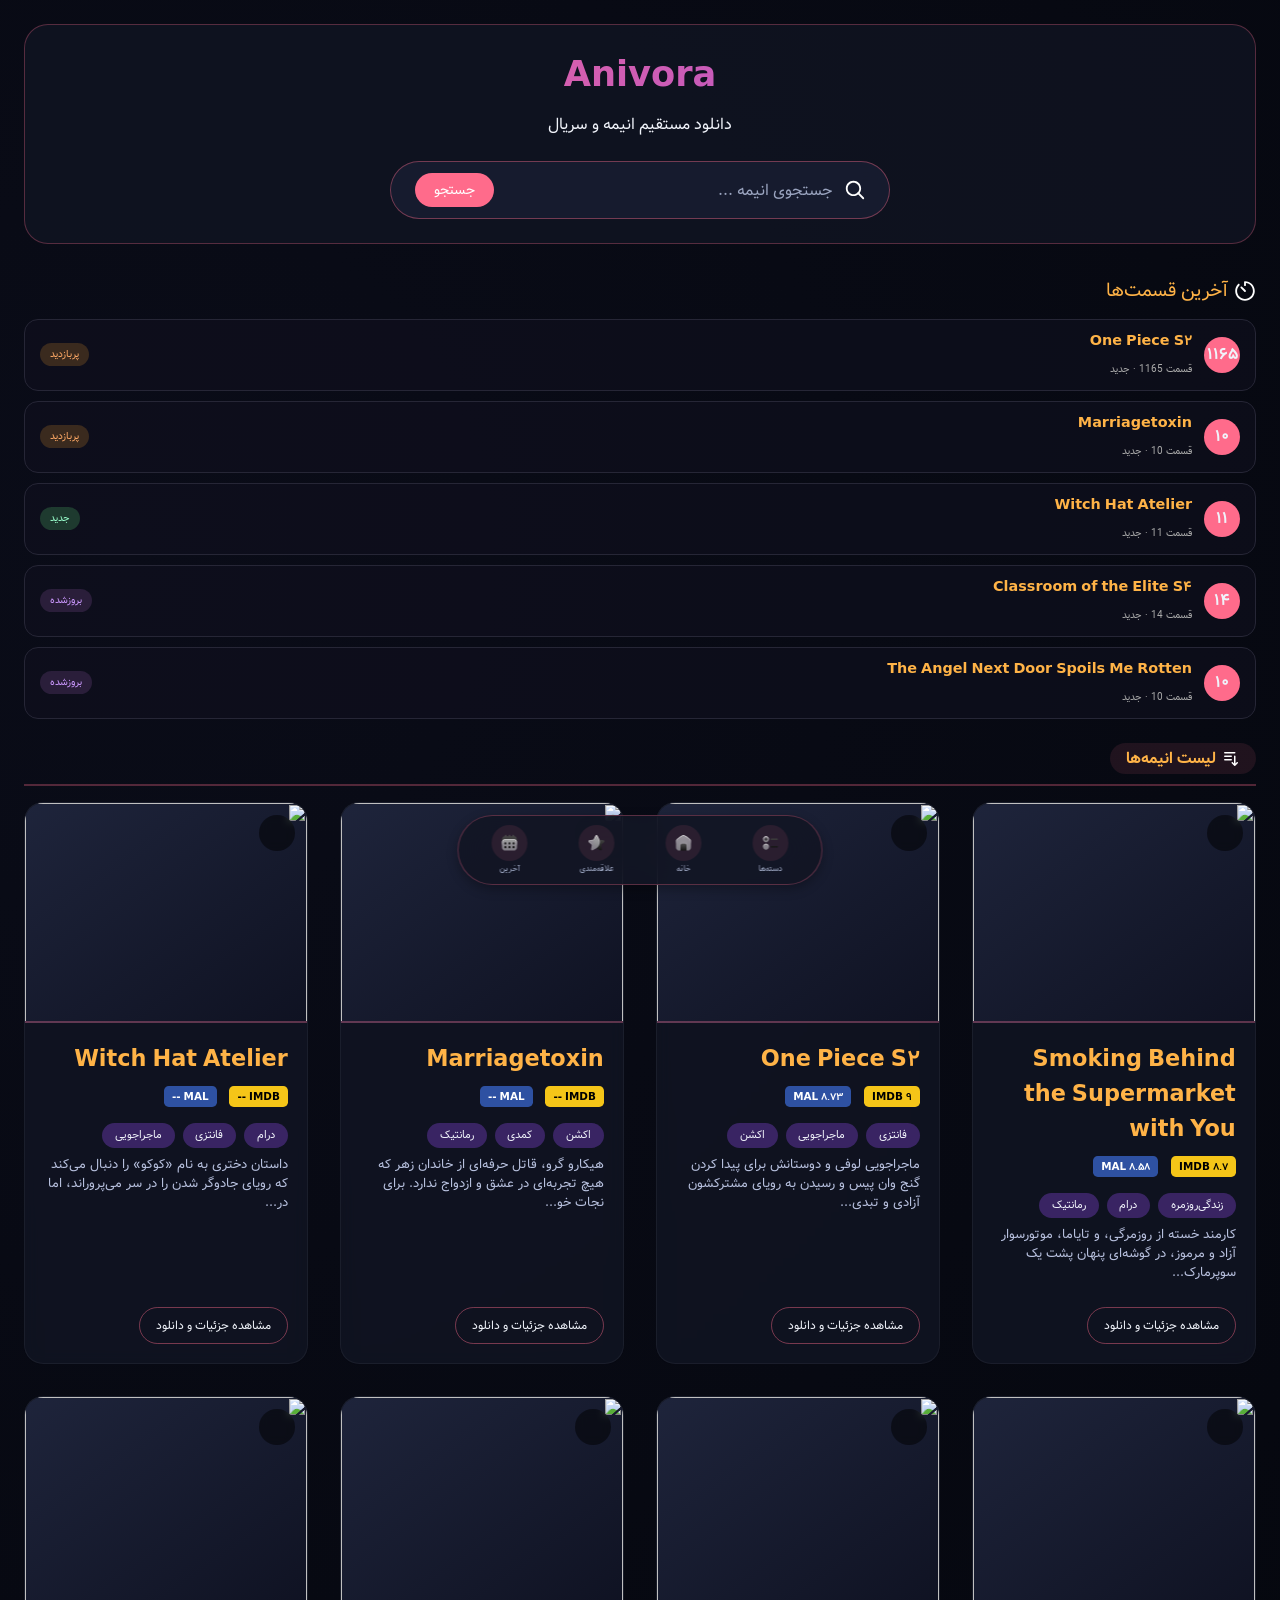
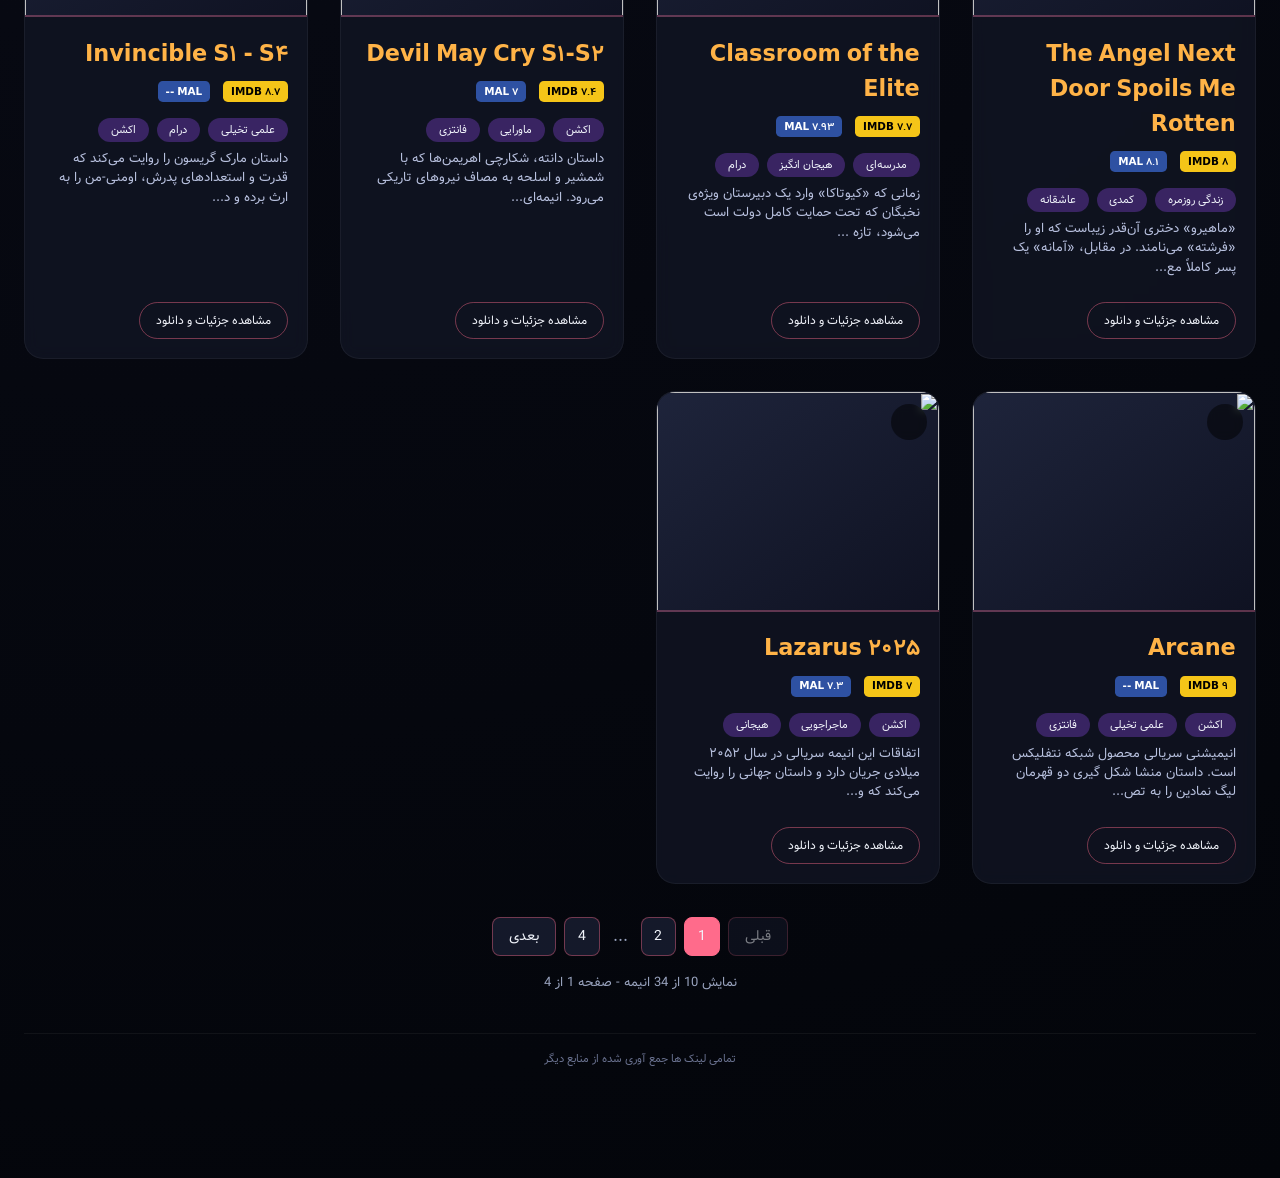
==== commit cf738087: "Update index.html" ====
--- a/index.html
+++ b/index.html
@@ -7,9 +7,7 @@
     <link rel="stylesheet" href="style.css">
     <link rel="preconnect" href="https://fonts.googleapis.com">
     <link rel="preconnect" href="https://fonts.gstatic.com" crossorigin>
-    <link href="https://fonts.googleapis.com/css2?family=Inter:opsz,wght@14..32,300;14..32,400;14..32,500;14..32,600;14..32,700;14..32,800&display=swap" rel="stylesheet">
-    <!-- Font Awesome برای آیکون‌ها -->
-    <link rel="stylesheet" href="https://cdnjs.cloudflare.com/ajax/libs/font-awesome/6.0.0-beta3/css/all.min.css">
+    <link href="https://fonts.googleapis.com/css2?family=Inter:opsz,wght@14..32,300;14..32,400;14..32,500;14..32,600;14..32,700;14..32,800&display=swap" rel="stylesheet">   
 </head>
 <body>
     <div class="app-wrapper" id="app"></div>
--- a/style.css
+++ b/style.css
@@ -982,11 +982,12 @@
 }
 
 /* استایل صفحه علاقه‌مندی */
+
 .favorites-header {
     text-align: center;
     margin: 1rem 0 2rem 0;
 }
-.favorites-header h1 {
+.favorites-header h2 {
     font-size: 1.6rem;
     background: linear-gradient(135deg, #FF6B8B, #9D4EDD);
     -webkit-background-clip: text;
@@ -996,6 +997,7 @@
     align-items: center;
     gap: 10px;
 }
+
 .empty-favorites {
     text-align: center;
     padding: 3rem;
@@ -1003,12 +1005,17 @@
     border-radius: 1rem;
     margin: 2rem 0;
 }
-.empty-favorites i {
-    font-size: 4rem;
-    color: #ff6b8b;
+.empty-favorites img {
     margin-bottom: 1rem;
-    display: inline-block;
-}
+}
+.empty-favorites h3 {
+    margin-bottom: 0.5rem;
+}
+.empty-favorites p {
+    color: #aaa;
+    font-size: 0.85rem;
+}
+
 .btn-home {
     background: #ff6b8b;
     border: none;
@@ -1017,12 +1024,20 @@
     color: white;
     cursor: pointer;
     margin-top: 1rem;
-}
+    transition: 0.2s;
+}
+.btn-home:hover {
+    background: #ff4d6d;
+    transform: scale(0.97);
+}
+
+/* دکمه حذف از علاقه‌مندی (سطل زباله) */
 .remove-fav-btn {
     position: absolute;
     top: 10px;
     left: 10px;
     background: rgba(0,0,0,0.6);
+    backdrop-filter: blur(4px);
     border: none;
     border-radius: 50%;
     width: 32px;
@@ -1031,13 +1046,20 @@
     align-items: center;
     justify-content: center;
     cursor: pointer;
+    transition: all 0.2s;
     z-index: 10;
 }
 .remove-fav-btn:hover {
     background: #ff4d6d;
-}
-
-
+    transform: scale(1.05);
+}
+.remove-fav-btn img {
+    width: 16px;
+    height: 16px;
+    display: block;
+}
+
+/* دکمه قلب در صفحه اصلی */
 .favorite-btn {
     position: absolute;
     top: 12px;
@@ -1055,26 +1077,18 @@
     transition: all 0.2s;
     z-index: 10;
 }
-
 .favorite-btn:hover {
     transform: scale(1.1);
     background: rgba(0, 0, 0, 0.7);
 }
-
-.favorite-btn i {
-    font-size: 1.2rem;
-    color: white;
-    transition: 0.1s;
-}
-
-.favorite-btn i.fas {
-    color: #ff4d6d;
-}
-
-.anime-card {
-    position: relative;
-}
-
+.favorite-btn img {
+    width: 20px;
+    height: 20px;
+    display: block;
+    pointer-events: none;
+}
+
+/* دکمه قلب در صفحه جزئیات */
 .favorite-btn-detail {
     display: inline-flex;
     align-items: center;
@@ -1088,22 +1102,19 @@
     margin: 0.5rem 0;
     width: fit-content;
 }
-
 .favorite-btn-detail:hover {
     background: rgba(255, 107, 139, 0.3);
     transform: scale(0.98);
 }
-
-.favorite-btn-detail i {
-    font-size: 1.1rem;
-    color: white;
-}
-
-.favorite-btn-detail i.fas {
-    color: #ff4d6d;
-}
-
+.favorite-btn-detail img {
+    width: 18px;
+    height: 18px;
+}
 .favorite-btn-detail span {
     font-size: 0.8rem;
     color: #ff8aa5;
+}
+
+.anime-card {
+    position: relative;
     }
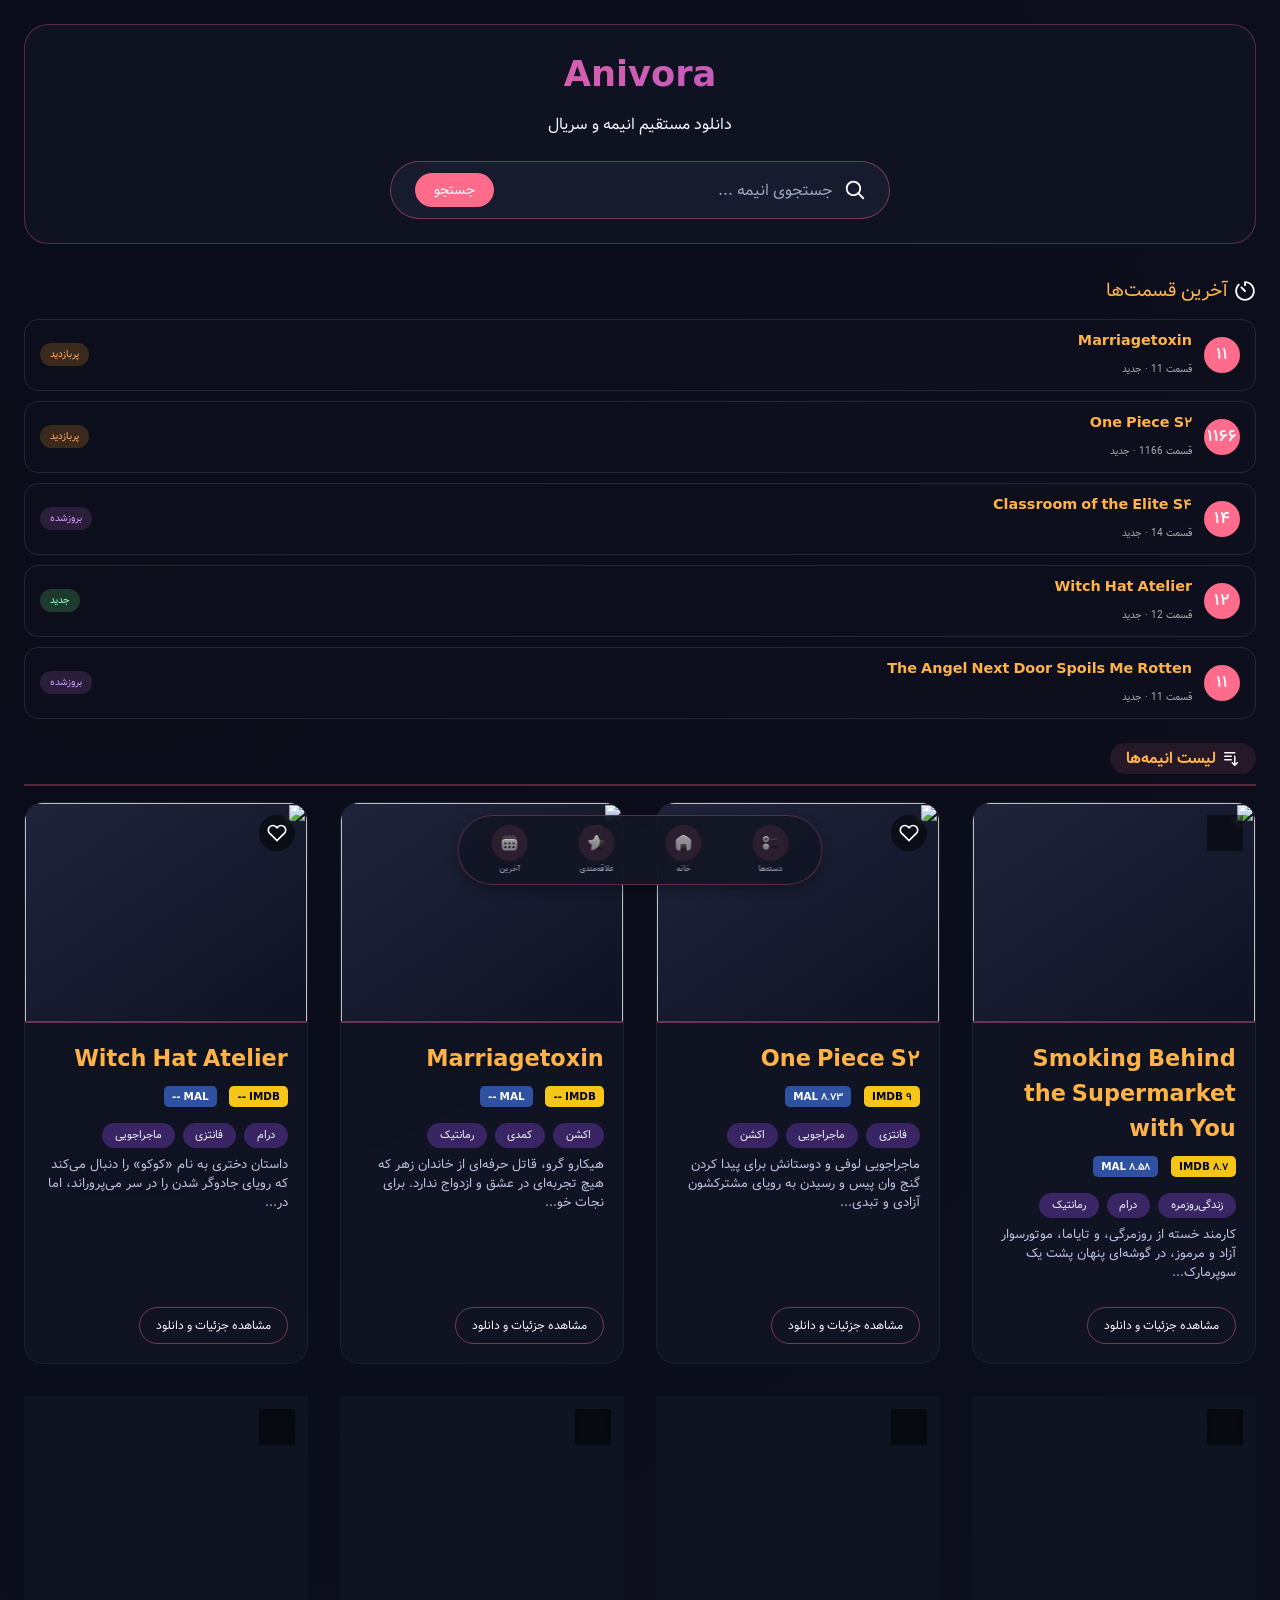
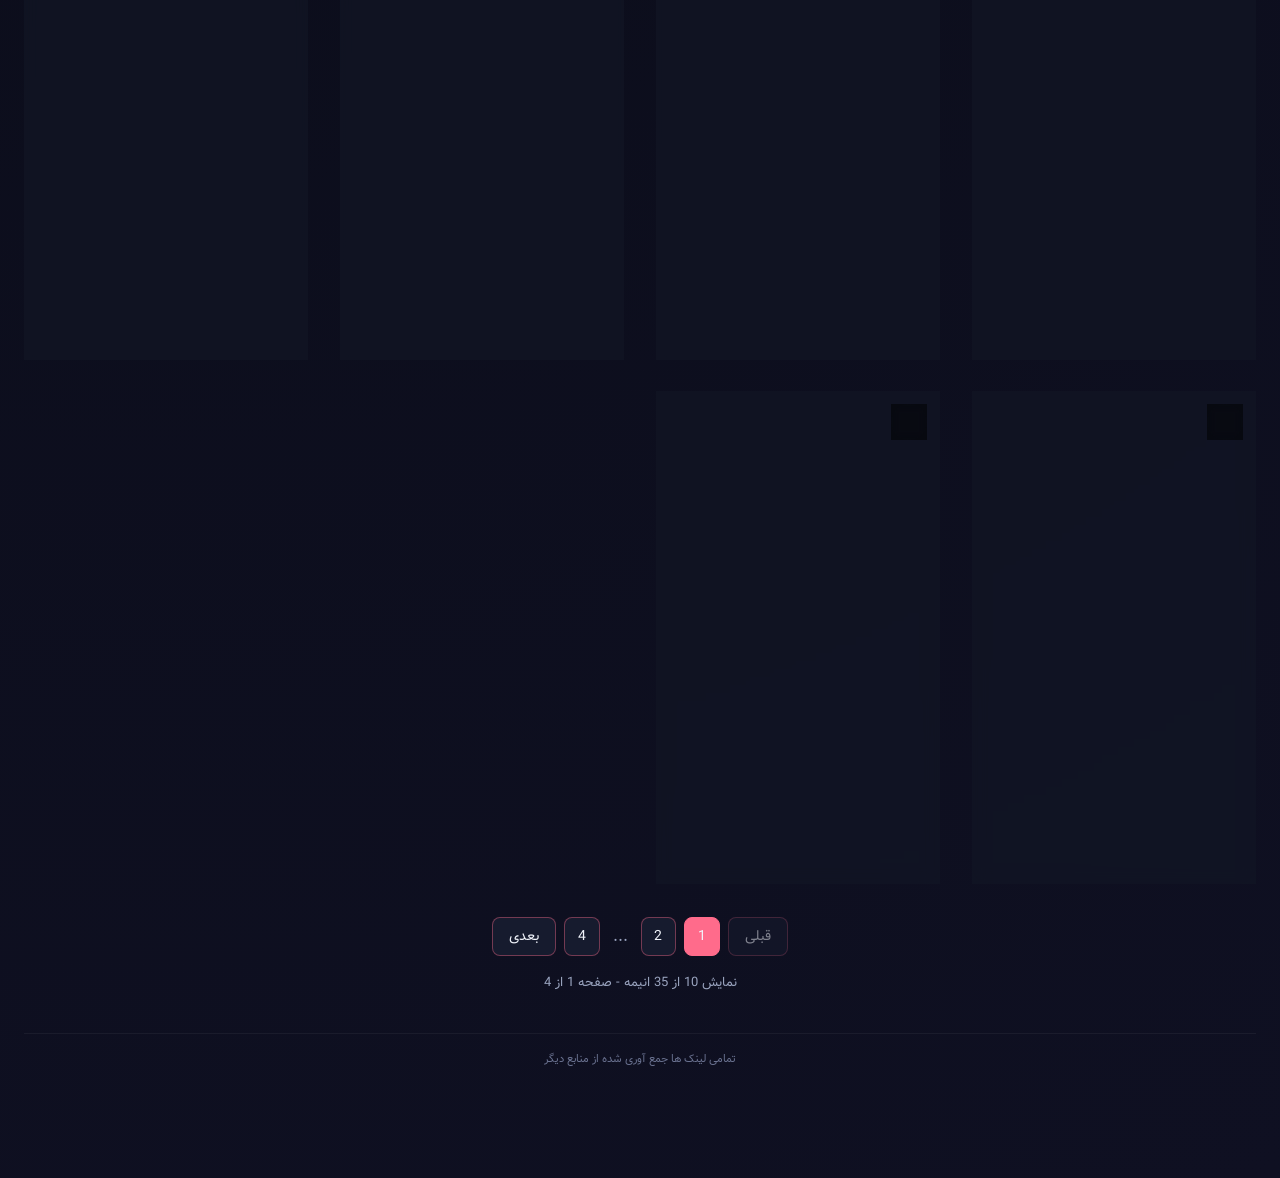
==== commit b72d552e: "Update index.html" ====
--- a/index.html
+++ b/index.html
@@ -26,7 +26,8 @@
     <script src="data/data.js"></script>
     <script src="data/data2.js"></script>
     <script src="data/data3.js"></script>
-    <script src="recent.js"></script>
+    <script src="data/anime-info.js"></script>
+    <script src="recent.js"></script>   
     <script src="script.js"></script>
 </body>
 </html>
--- a/style.css
+++ b/style.css
@@ -6,7 +6,7 @@
 
 body {
     font-family: 'Tahoma', 'Segoe UI', system-ui, sans-serif;
-    background: radial-gradient(circle at 10% 20%, #0a0c18, #03050a);
+    background: radial-gradient(circle at 10% 20%, #0a0c18, #0F1022);
     color: #f0f3fa;
     min-height: 100vh;
     padding-bottom: 70px;
@@ -42,6 +42,7 @@
     margin: 1.5rem auto 0 auto;
     max-width: 500px;
 }
+
 .search-box {
     width: 100%;
     background: rgba(25, 30, 50, 0.8);
@@ -54,15 +55,18 @@
     gap: 0.8rem;
     transition: all 0.3s ease;
 }
+
 .search-box:focus-within {
     border-color: #ff6b8b;
     box-shadow: 0 0 15px rgba(255,107,139,0.3);
     background: rgba(35, 40, 65, 0.9);
 }
+
 .search-box .search-icon {
     color: #ff8aa5;
     font-size: 1.2rem;
 }
+
 .search-box input {
     background: transparent;
     border: none;
@@ -72,6 +76,7 @@
     font-size: 1rem;
     font-family: inherit;
 }
+
 .search-box input::placeholder {
     color: #9aa4bf;
 }
@@ -104,6 +109,7 @@
 }
 
 .anime-card {
+    position: relative;
     background: rgba(18, 22, 36, 0.75);
     backdrop-filter: blur(8px);
     border-radius: 1.2rem;
@@ -149,6 +155,7 @@
     gap: 0.8rem;
     margin: 0.3rem 0 0.5rem 0;
 }
+
 .rating-badge {
     font-size: 0.65rem;
     padding: 0.15rem 0.5rem;
@@ -158,10 +165,12 @@
     align-items: center;
     gap: 0.2rem;
 }
+
 .rating-imdb {
     background: #f5c518;
     color: #000;
 }
+
 .rating-mal {
     background: #2e51a2;
     color: #fff;
@@ -205,236 +214,6 @@
     border-color: #ff6b8b;
 }
 
-.detail-container {
-    background: rgba(10, 12, 22, 0.7);
-    backdrop-filter: blur(8px);
-    border-radius: 1.5rem;
-    padding: 1.8rem;
-    border: 1px solid rgba(255,255,255,0.05);
-}
-
-.anime-header-info {
-    margin-bottom: 2rem;
-    border-bottom: 1px dashed rgba(255,255,255,0.1);
-    padding-bottom: 1rem;
-}
-
-.anime-header-info h2 {
-    font-size: 2rem;
-    font-weight: bold;
-    color: #FFB347;
-    margin-bottom: 0.5rem;
-}
-
-.detail-ratings {
-    display: flex;
-    gap: 1rem;
-    margin: 0.5rem 0;
-}
-.detail-rating {
-    padding: 0.2rem 0.8rem;
-    border-radius: 0.5rem;
-    font-size: 0.8rem;
-    font-weight: bold;
-}
-.detail-imdb {
-    background: #f5c518;
-    color: #000;
-}
-
-.anime-poster {
-    max-width: 100%;
-    width: 350px;
-    border-radius: 1rem;
-    margin: 1rem 0;
-    display: block;
-}
-
-.trailer-section {
-    margin: 1.5rem 0;
-    background: rgba(0,0,0,0.5);
-    border-radius: 1rem;
-    padding: 1rem;
-    border: 1px solid rgba(255,107,139,0.3);
-}
-.trailer-title {
-    font-size: 1.1rem;
-    font-weight: bold;
-    margin-bottom: 0.8rem;
-    color: #FF8AA5;
-    display: flex;
-    align-items: center;
-    gap: 0.5rem;
-}
-.trailer-player {
-    width: 100%;
-    border-radius: 0.8rem;
-    overflow: hidden;
-}
-.trailer-player video {
-    width: 100%;
-    max-height: 400px;
-    outline: none;
-    border-radius: 0.8rem;
-}
-
-.seasons-wrapper {
-    display: flex;
-    flex-direction: column;
-    gap: 1rem;
-}
-
-.season-card {
-    background: rgba(0, 0, 0, 0.4);
-    border-radius: 1rem;
-    overflow: hidden;
-    border: 1px solid rgba(255,107,139,0.2);
-}
-
-.season-header {
-    background: rgba(25, 30, 50, 0.9);
-    padding: 1rem 1.2rem;
-    cursor: pointer;
-    display: flex;
-    justify-content: space-between;
-    align-items: center;
-    transition: 0.2s;
-    border-right: 3px solid #ff6b8b;
-}
-
-.season-header:hover {
-    background: rgba(35, 42, 65, 0.9);
-}
-
-.season-title {
-    font-size: 1.2rem;
-    font-weight: bold;
-    color: #FF8AA5;
-}
-
-.season-arrow {
-    font-size: 1rem;
-    transition: transform 0.3s;
-    color: #ff8aa5;
-    }
-.season-arrow img {
-    width: 22px;
-    height: 22px;
-    transform: translateY(3px);
-}
-
-.season-content {
-    max-height: 0;
-    overflow: hidden;
-    transition: max-height 0.4s ease-out;
-    padding: 0 1rem;
-}
-
-.season-content.open {
-    max-height: 3000px;
-    padding: 1rem;
-}
-
-.episode-grid {
-    display: flex;
-    flex-direction: column;
-    gap: 0.7rem;
-}
-
-.episode-item {
-    background: rgba(20, 25, 45, 0.7);
-    border-radius: 0.8rem;
-    padding: 0.7rem 1rem;
-    display: flex;
-    flex-wrap: wrap;
-    justify-content: space-between;
-    align-items: center;
-    gap: 0.8rem;
-    border: 1px solid #2f354a;
-}
-
-.episode-name {
-    font-weight: bold;
-    min-width: 100px;
-}
-
-.quality-buttons {
-    display: flex;
-    gap: 0.8rem;
-}
-
-.quality-link {
-    background: linear-gradient(145deg, #1e243b, #12172b);
-    padding: 0.3rem 1rem;
-    border-radius: 2rem;
-    text-decoration: none;
-    color: white;
-    font-size: 0.7rem;
-    font-weight: bold;
-    transition: 0.2s;
-    border: 1px solid rgba(255,255,210,0.1);
-}
-
-.quality-link:hover {
-    transform: translateY(-2px);
-    background: #ff4d6d;
-}
-
-.suggestions-section {
-    margin-top: 2rem;
-    padding-top: 1rem;
-    border-top: 1px solid rgba(255,255,255,0.1);
-}
-.suggestions-title {
-    font-size: 1.2rem;
-    font-weight: bold;
-    color: #FFB347;
-    margin-bottom: 1rem;
-}
-.suggestions-grid {
-    display: flex;
-    flex-direction: row;
-    gap: 1rem;
-    overflow-x: auto;
-    padding-bottom: 0.5rem;
-}
-.suggestion-card {
-    min-width: 160px;
-    background: rgba(18, 22, 36, 0.6);
-    border-radius: 0.8rem;
-    padding: 0.6rem;
-    cursor: pointer;
-    transition: 0.2s;
-    border: 1px solid transparent;
-    text-align: center;
-}
-.suggestion-card:hover {
-    border-color: #ff6b8b;
-    transform: translateY(-3px);
-}
-.suggestion-img {
-    width: 100%;
-    height: 200px;
-    object-fit: cover;
-    border-radius: 0.5rem;
-    margin-bottom: 0.5rem;
-}
-.suggestion-title {
-    font-size: 0.85rem;
-    font-weight: bold;
-    color: #FFB347;
-    margin-bottom: 0.2rem;
-}
-.suggestion-rating {
-    font-size: 0.7rem;
-    background: #f5c518;
-    color: #000;
-    display: inline-block;
-    padding: 0.1rem 0.5rem;
-    border-radius: 0.3rem;
-    font-weight: bold;
-}
-
 .footer {
     text-align: center;
     margin-top: 2.5rem;
@@ -443,7 +222,8 @@
     color: #6a7290;
     border-top: 1px solid rgba(255,255,255,0.05);
 }
-/* ========== استایل صفحه‌بندی ========== */
+
+/* ========== صفحه‌بندی ========== */
 .pagination {
     display: flex;
     justify-content: center;
@@ -474,11 +254,6 @@
     cursor: not-allowed;
 }
 
-.pagination .page-numbers {
-    display: flex;
-    gap: 0.3rem;
-}
-
 .pagination .page-btn {
     background: rgba(25, 30, 50, 0.8);
     padding: 0.5rem 0.8rem;
@@ -496,17 +271,14 @@
     color: #9aa4bf;
 }
 
-@media (max-width: 600px) {
-    .app-wrapper { padding: 1rem; }
-    .episode-item { flex-direction: column; align-items: flex-start; }
-    .anime-header-info h2 { font-size: 1.4rem; }
-    .anime-poster, .card-cover { width: 100%; }
-    .rating-badges { flex-wrap: wrap; }
-    .suggestions-grid { gap: 0.8rem; }
-    .suggestion-card { min-width: 130px; }
-    .suggestion-img { height: 160px; }
-}
-
+.page-dots {
+    display: inline-block;
+    padding: 0.5rem 0.3rem;
+    color: #9aa4bf;
+    user-select: none;
+}
+
+/* ========== جستجو ========== */
 #searchBtn {
     background: #ff6b8b;
     border: none;
@@ -525,6 +297,7 @@
     transform: scale(0.97);
 }
 
+/* ========== فونت ========== */
 @font-face {
     font-family: 'Vazir';
     src: url('fonts/Vazir.ttf') format('truetype');
@@ -543,45 +316,7 @@
     font-family: 'Vazir', 'Tahoma', 'Segoe UI', system-ui, sans-serif;
 }
 
-.theme-toggle {
-    position: fixed;
-    top: 20px;
-    left: 20px;
-    width: 44px;
-    height: 44px;
-    border-radius: 50%;
-    background: linear-gradient(145deg, #1e243b, #12172b);
-    border: none;
-    cursor: pointer;
-    z-index: 1000;
-    transition: all 0.2s;
-    display: flex;
-    align-items: center;
-    justify-content: center;
-    font-size: 1.3rem;
-    box-shadow: 0 4px 10px rgba(0, 0, 0, 0.3);
-    color: #ffccaa;
-}
-
-.theme-toggle:hover {
-    transform: scale(1.05);
-    background: #ff6b8b;
-    color: white;
-    box-shadow: 0 0 15px rgba(255, 107, 139, 0.4);
-}
-
-body.light-mode .theme-toggle {
-    background: linear-gradient(145deg, #f0f0f0, #e0e0e0);
-    color: #e67e22;
-    box-shadow: 0 2px 8px rgba(0, 0, 0, 0.1);
-}
-
-body.light-mode .theme-toggle:hover {
-    background: #ff6b8b;
-    color: white;
-}
-
-/* ========== بخش آخرین قسمت‌ها ========== */
+/* ========== آخرین قسمت‌ها ========== */
 .recent-section {
     margin: 1.5rem 0;
 }
@@ -676,9 +411,9 @@
 .section-divider h3 {
     font-size: 1rem;
     color: #FFB347;
-    display: inline-flex;        /* تغییر از inline-block به inline-flex */
-    align-items: center;         /* وسط‌چین عمودی */
-    gap: 0px;                    /* فاصله بین آیکون و متن */
+    display: inline-flex;
+    align-items: center;
+    gap: 0px;
     background: rgba(255, 107, 139, 0.1);
     padding: 0.2rem 1rem;
     border-radius: 2rem;
@@ -697,19 +432,7 @@
     height: 20px;
 }
 
-.season-arrow img {
-    transition: transform 0.3s ease;
-}
-
-.season-card .season-content.open + .season-header .season-arrow img,
-.season-header.open .season-arrow img {
-    transform: rotate(180deg);
-}
-
-
-
-
-/* ========== نوار ناوبری پایین ========== */
+/* ========== نوار پایین ========== */
 .bottom-nav {
     position: fixed;
     bottom: 15px;
@@ -773,55 +496,7 @@
     color: #ff6b8b;
 }
 
-/* تم روشن */
-body.light-mode .bottom-nav {
-    background: rgba(255, 255, 255, 0.95);
-    border-color: rgba(0, 0, 0, 0.1);
-}
-
-body.light-mode .nav-label {
-    color: #666;
-}
-
-body.light-mode .nav-icon {
-    background: rgba(0, 0, 0, 0.05);
-}
-
-body.light-mode .nav-item:hover .nav-icon {
-    background: #ff6b8b;
-}
-
-body.light-mode .nav-icon img {
-    filter: brightness(0);
-}
-
-body.light-mode .nav-item:hover .nav-icon img {
-    filter: brightness(1);
-}
-
-/* برای موبایل */
-@media (max-width: 600px) {
-    .bottom-nav {
-        padding: 4px 20px;
-        gap: 25px;
-        bottom: 12px;
-    }
-    .nav-icon {
-        width: 32px;
-        height: 32px;
-    }
-    .nav-icon img {
-        width: 16px;
-        height: 16px;
-    }
-    .nav-label {
-        font-size: 0.45rem;
-    }
-}
-
-
-
-/* ========== منوی دسته‌بندی (سایدبار) ========== */
+/* ========== سایدبار دسته‌بندی ========== */
 .category-sidebar {
     position: fixed;
     top: 0;
@@ -843,7 +518,6 @@
     right: 0;
 }
 
-/* هدر سایدبار */
 .category-header {
     display: flex;
     justify-content: space-between;
@@ -886,7 +560,6 @@
     filter: brightness(0) invert(1);
 }
 
-/* لیست دسته‌بندی */
 .category-list {
     flex: 1;
     overflow-y: auto;
@@ -955,38 +628,43 @@
     color: #ff8aa5;
 }
 
-/* تم روشن */
-body.light-mode .category-sidebar {
-    background: rgba(255, 255, 255, 0.98);
-}
-
-body.light-mode .category-main {
-    background: rgba(200, 200, 220, 0.6);
-    color: #1a1a2e;
-}
-
-body.light-mode .sub-item {
-    background: rgba(220, 220, 240, 0.5);
-    color: #1a1a2e;
-}
-
-body.light-mode .close-sidebar img {
-    filter: brightness(0);
-}
-
-.page-dots {
-    display: inline-block;
-    padding: 0.5rem 0.3rem;
-    color: #9aa4bf;
-    user-select: none;
-}
-
-/* استایل صفحه علاقه‌مندی */
-
+/* ========== دکمه قلب صفحه اصلی ========== */
+.favorite-btn {
+    position: absolute;
+    top: 12px;
+    right: 12px;
+    background: rgba(0, 0, 0, 0.5);
+    backdrop-filter: blur(4px);
+    border: none;
+    border-radius: 50%;
+    width: 36px;
+    height: 36px;
+    display: flex;
+    align-items: center;
+    justify-content: center;
+    cursor: pointer;
+    transition: all 0.2s;
+    z-index: 10;
+}
+
+.favorite-btn:hover {
+    transform: scale(1.1);
+    background: rgba(0, 0, 0, 0.7);
+}
+
+.favorite-btn img {
+    width: 20px;
+    height: 20px;
+    display: block;
+    pointer-events: none;
+}
+
+/* ========== صفحه علاقه‌مندی ========== */
 .favorites-header {
     text-align: center;
     margin: 1rem 0 2rem 0;
 }
+
 .favorites-header h2 {
     font-size: 1.6rem;
     background: linear-gradient(135deg, #FF6B8B, #9D4EDD);
@@ -1005,12 +683,11 @@
     border-radius: 1rem;
     margin: 2rem 0;
 }
-.empty-favorites img {
-    margin-bottom: 1rem;
-}
+
 .empty-favorites h3 {
     margin-bottom: 0.5rem;
 }
+
 .empty-favorites p {
     color: #aaa;
     font-size: 0.85rem;
@@ -1026,12 +703,12 @@
     margin-top: 1rem;
     transition: 0.2s;
 }
+
 .btn-home:hover {
     background: #ff4d6d;
     transform: scale(0.97);
 }
 
-/* دکمه حذف از علاقه‌مندی (سطل زباله) */
 .remove-fav-btn {
     position: absolute;
     top: 10px;
@@ -1049,72 +726,714 @@
     transition: all 0.2s;
     z-index: 10;
 }
+
 .remove-fav-btn:hover {
     background: #ff4d6d;
     transform: scale(1.05);
 }
+
 .remove-fav-btn img {
     width: 16px;
     height: 16px;
     display: block;
 }
 
-/* دکمه قلب در صفحه اصلی */
-.favorite-btn {
+/* ========== موبایل عمومی ========== */
+@media (max-width: 600px) {
+    .app-wrapper { padding: 1rem; }
+    .rating-badges { flex-wrap: wrap; }
+    .bottom-nav {
+        padding: 4px 20px;
+        gap: 25px;
+        bottom: 12px;
+    }
+    .nav-icon {
+        width: 32px;
+        height: 32px;
+    }
+    .nav-icon img {
+        width: 16px;
+        height: 16px;
+    }
+    .nav-label {
+        font-size: 0.45rem;
+    }
+}
+
+
+/* ===================================================
+   صفحه جزئیات - طراحی جدید
+   =================================================== */
+
+.detail-page {
+    min-height: 100vh;
+    background: radial-gradient(circle at 10% 20%, #0a0c18, #0F1022);
+}
+
+/* ===== هیرو ===== */
+.detail-hero {
+    position: relative;
+    width: 100%;
+    min-height: 280px;
+    background-size: cover;
+    background-position: center top;
+    background-repeat: no-repeat;
+    display: flex;
+    align-items: flex-end;
+    border-radius: 24px 24px 0 0;
+    overflow: hidden;
+}
+
+.detail-hero-overlay {
     position: absolute;
-    top: 12px;
-    right: 12px;
-    background: rgba(0, 0, 0, 0.5);
-    backdrop-filter: blur(4px);
+    inset: 0;
+    background: linear-gradient(
+        to bottom,
+        transparent 40%,
+        rgba(21, 26, 45, 0.4) 60%,
+        rgba(21, 26, 45, 0.8) 80%,
+        #151a2d 100%
+    );
+    z-index: 1;
+}
+
+.detail-hero-content {
+    position: relative;
+    z-index: 2;
+    width: 100%;
+    padding: 15px 16px 20px 16px;
+}
+
+.detail-back-btn {
+    background: rgba(255, 255, 255, 0.12);
+    border: 1px solid rgba(255, 255, 255, 0.15);
+    color: #fff;
+    padding: 8px 18px;
+    border-radius: 30px;
+    cursor: pointer;
+    font-family: 'Vazir', sans-serif;
+    font-size: 13px;
+    margin-bottom: 16px;
+    backdrop-filter: blur(10px);
+    transition: all 0.3s;
+}
+
+.detail-back-btn:hover {
+    background: rgba(255, 255, 255, 0.25);
+}
+
+.detail-hero-info {
+    display: flex;
+    gap: 14px;
+    align-items: flex-end;
+}
+
+.detail-poster {
+    width: 120px;
+    height: 170px;
+    border-radius: 14px;
+    object-fit: cover;
+    box-shadow: 0 8px 30px rgba(0, 0, 0, 0.5);
+    border: 2px solid rgba(255, 255, 255, 0.15);
+    flex-shrink: 0;
+}
+
+.detail-hero-text {
+    flex: 1;
+    min-width: 0;
+}
+
+.detail-title {
+    font-size: 17px;
+    font-weight: 700;
+    color: #fff;
+    margin: 0 0 4px 0;
+    line-height: 1.4;
+    text-shadow: 0 2px 8px rgba(0, 0, 0, 0.5);
+}
+
+.detail-subtitle {
+    font-size: 12px;
+    color: rgba(255, 255, 255, 0.55);
+    margin: 0 0 8px 0;
+    font-weight: 400;
+    font-family: 'Inter', sans-serif;
+}
+
+.detail-ratings-row {
+    display: flex;
+    gap: 8px;
+    margin-bottom: 8px;
+    flex-wrap: wrap;
+}
+
+.detail-rating-badge {
+    padding: 3px 10px;
+    border-radius: 20px;
+    font-size: 11px;
+    font-weight: 600;
+    font-family: 'Inter', sans-serif;
+}
+
+.detail-rating-badge.imdb {
+    background: linear-gradient(135deg, #f5c518, #e0a800);
+    color: #000;
+}
+
+.detail-rating-badge.mal {
+    background: linear-gradient(135deg, #2e51a2, #4a6fc7);
+    color: #fff;
+}
+
+.detail-genres {
+    display: flex;
+    gap: 5px;
+    flex-wrap: wrap;
+}
+
+.detail-genre-tag {
+    background: rgba(255, 107, 139, 0.15);
+    color: #ff6b8b;
+    padding: 2px 9px;
+    border-radius: 15px;
+    font-size: 10px;
+    border: 1px solid rgba(255, 107, 139, 0.25);
+}
+
+/* ===== بدنه ===== */
+.detail-body {
+    padding: 16px 16px 100px 16px;
+    background: #151a2d;
+    border-radius: 24px;
+    margin-top: -16px;
+    position: relative;
+    z-index: 3;
+}
+
+/* ===== دکمه علاقه‌مندی ===== */
+.detail-actions {
+    display: flex;
+    gap: 10px;
+    margin: 12px 0 20px 0;
+}
+
+.action-btn {
+    display: flex;
+    align-items: center;
+    gap: 8px;
+    padding: 9px 18px;
+    border-radius: 12px;
+    border: 1px solid rgba(255, 255, 255, 0.1);
+    background: rgba(255, 255, 255, 0.06);
+    color: #ccc;
+    font-family: 'Vazir', sans-serif;
+    font-size: 12px;
+    cursor: pointer;
+    transition: all 0.3s;
+}
+
+.action-btn:hover {
+    background: rgba(255, 255, 255, 0.12);
+}
+
+.action-btn.is-fav {
+    background: rgba(255, 107, 139, 0.15);
+    border-color: rgba(255, 107, 139, 0.3);
+    color: #ff6b8b;
+}
+
+/* ===== بخش‌ها ===== */
+.detail-section {
+    margin-bottom: 20px;
+}
+
+.detail-section-title {
+    font-size: 15px;
+    font-weight: 700;
+    color: #FFB347;
+    margin-bottom: 12px;
+    display: flex;
+    align-items: center;
+    gap: 8px;
+    padding-bottom: 8px;
+    border-bottom: 1px solid rgba(255, 255, 255, 0.06);
+}
+
+/* ===== خلاصه داستان ===== */
+.detail-description {
+    position: relative;
+}
+
+.detail-description p {
+    color: #b0b8cc;
+    font-size: 13px;
+    line-height: 1.9;
+    margin: 0;
+    transition: all 0.3s;
+}
+
+.desc-collapsed {
+    max-height: 70px;
+    overflow: hidden;
+    -webkit-mask-image: linear-gradient(to bottom, #000 50%, transparent 100%);
+    mask-image: linear-gradient(to bottom, #000 50%, transparent 100%);
+}
+
+.desc-toggle {
+    background: none;
     border: none;
-    border-radius: 50%;
-    width: 36px;
-    height: 36px;
-    display: flex;
-    align-items: center;
-    justify-content: center;
-    cursor: pointer;
+    color: #ff6b8b;
+    cursor: pointer;
+    font-family: 'Vazir', sans-serif;
+    font-size: 12px;
+    padding: 6px 0;
+    font-weight: 600;
+}
+
+.desc-toggle:hover {
+    color: #ff8fa8;
+}
+
+/* ===== گرید اطلاعات ===== */
+.info-grid {
+    display: grid;
+    grid-template-columns: repeat(2, 1fr);
+    gap: 8px;
+}
+
+.info-item {
+    background: rgba(255, 255, 255, 0.04);
+    border: 1px solid rgba(255, 255, 255, 0.06);
+    border-radius: 12px;
+    padding: 12px;
+    text-align: center;
+    transition: all 0.3s;
+}
+
+.info-item:hover {
+    background: rgba(255, 255, 255, 0.08);
+    border-color: rgba(255, 107, 139, 0.2);
+    transform: translateY(-2px);
+}
+
+.info-label {
+    font-size: 10px;
+    color: #777;
+    margin-bottom: 5px;
+}
+
+.info-value {
+    font-size: 12px;
+    font-weight: 600;
+    color: #e0e0e0;
+}
+
+.info-value.status-airing {
+    color: #66ffaa;
+}
+
+.info-value.status-finished {
+    color: #ff6b8b;
+}
+
+/* ===== تریلر ===== */
+.trailer-player {
+    border-radius: 14px;
+    overflow: hidden;
+    border: 1px solid rgba(255, 255, 255, 0.08);
+}
+
+.trailer-player video {
+    width: 100%;
+    display: block;
+    border-radius: 14px;
+}
+
+/* ===== فصل‌ها ===== */
+.seasons-wrapper {
+    display: flex;
+    flex-direction: column;
+    gap: 10px;
+}
+
+.season-card {
+    background: rgba(255, 255, 255, 0.03);
+    border: 1px solid rgba(255, 255, 255, 0.06);
+    border-radius: 12px;
+    overflow: hidden;
+    transition: all 0.3s;
+}
+
+.season-card.open {
+    border-color: rgba(255, 107, 139, 0.2);
+    background: rgba(255, 255, 255, 0.05);
+}
+
+.season-header {
+    display: flex;
+    justify-content: space-between;
+    align-items: center;
+    padding: 12px 14px;
+    cursor: pointer;
+    transition: background 0.3s;
+}
+
+.season-header:hover {
+    background: rgba(255, 255, 255, 0.04);
+}
+
+.season-header-right {
+    display: flex;
+    align-items: center;
+    gap: 8px;
+}
+
+.season-badge {
+    background: linear-gradient(135deg, #ff6b8b, #9D4EDD);
+    color: #fff;
+    padding: 2px 8px;
+    border-radius: 6px;
+    font-size: 11px;
+    font-weight: 700;
+    font-family: 'Inter', sans-serif;
+}
+
+.season-title {
+    color: #e0e0e0;
+    font-size: 13px;
+    font-weight: 600;
+}
+
+.detail-note-simple {
+    color: #55ff6d;
+    font-size: 12px;
+    margin-top: -2px;
+    margin-right: 5px;
+     
+}
+
+.season-arrow {
+    transition: transform 0.3s;
+    opacity: 0.5;
+}
+
+.season-content {
+    max-height: 0;
+    overflow: hidden;
+    transition: max-height 0.4s ease, padding 0.3s;
+    padding: 0 10px;
+}
+
+.season-content.open {
+    max-height: 5000px;
+    padding: 6px 10px 12px;
+}
+
+/* ===== قسمت‌ها ===== */
+.episode-grid {
+    display: flex;
+    flex-direction: column;
+    gap: 5px;
+}
+
+.episode-item {
+    display: flex;
+    align-items: center;
+    justify-content: space-between;
+    padding: 7px 10px;
+    background: rgba(255, 255, 255, 0.03);
+    border-radius: 8px;
+    border: 1px solid rgba(255, 255, 255, 0.04);
     transition: all 0.2s;
-    z-index: 10;
-}
-.favorite-btn:hover {
-    transform: scale(1.1);
-    background: rgba(0, 0, 0, 0.7);
-}
-.favorite-btn img {
-    width: 20px;
-    height: 20px;
+    gap: 8px;
+    min-height: 34px;
+}
+
+.episode-item:hover {
+    background: rgba(255, 255, 255, 0.06);
+}
+
+.episode-name {
+    color: #ccc;
+    font-size: 12px;
+    white-space: nowrap;
+    flex-shrink: 0;
+}
+
+.quality-buttons {
+    display: flex;
+    gap: 4px;
+    flex-shrink: 0;
+    margin-right: auto;
+}
+
+.quality-link {
+    padding: 3px 10px;
+    border-radius: 6px;
+    font-size: 10px;
+    text-decoration: none;
+    font-weight: 600;
+    font-family: 'Inter', sans-serif;
+    transition: all 0.3s;
+    display: inline-block;
+    white-space: nowrap;
+}
+
+.quality-link.q480 {
+    background: rgba(102, 255, 170, 0.12);
+    color: #66ffaa;
+    border: 1px solid rgba(102, 255, 170, 0.2);
+}
+
+.quality-link.q480:hover {
+    background: rgba(102, 255, 170, 0.25);
+}
+
+.quality-link.q720 {
+    background: rgba(100, 149, 237, 0.12);
+    color: #6495ED;
+    border: 1px solid rgba(100, 149, 237, 0.2);
+}
+
+.quality-link.q720:hover {
+    background: rgba(100, 149, 237, 0.25);
+}
+
+.quality-link.q-soon {
+    background: rgba(255, 255, 255, 0.05);
+    color: #555;
+    border: 1px solid rgba(255, 255, 255, 0.05);
+    cursor: default;
+}
+
+/* ===== پیشنهادات ===== */
+.suggestions-grid {
+    display: flex;
+    gap: 10px;
+    overflow-x: auto;
+    padding-bottom: 8px;
+    scroll-snap-type: x mandatory;
+    -webkit-overflow-scrolling: touch;
+}
+
+.suggestions-grid::-webkit-scrollbar {
+    height: 3px;
+}
+
+.suggestions-grid::-webkit-scrollbar-track {
+    background: transparent;
+}
+
+.suggestions-grid::-webkit-scrollbar-thumb {
+    background: rgba(255, 107, 139, 0.3);
+    border-radius: 10px;
+}
+
+.suggestion-card {
+    position: relative;
+    min-width: 110px;
+    max-width: 110px;
+    border-radius: 10px;
+    overflow: hidden;
+    cursor: pointer;
+    scroll-snap-align: start;
+    flex-shrink: 0;
+    transition: transform 0.3s;
+}
+
+.suggestion-card:hover {
+    transform: scale(1.05);
+}
+
+.suggestion-img {
+    width: 100%;
+    height: 155px;
+    object-fit: cover;
     display: block;
-    pointer-events: none;
-}
-
-/* دکمه قلب در صفحه جزئیات */
-.favorite-btn-detail {
-    display: inline-flex;
-    align-items: center;
-    gap: 8px;
-    background: rgba(255, 107, 139, 0.15);
-    border: 1px solid rgba(255, 107, 139, 0.4);
-    border-radius: 2rem;
-    padding: 0.4rem 1rem;
-    cursor: pointer;
-    transition: 0.2s;
-    margin: 0.5rem 0;
-    width: fit-content;
-}
-.favorite-btn-detail:hover {
-    background: rgba(255, 107, 139, 0.3);
-    transform: scale(0.98);
-}
-.favorite-btn-detail img {
-    width: 18px;
-    height: 18px;
-}
-.favorite-btn-detail span {
-    font-size: 0.8rem;
-    color: #ff8aa5;
-}
-
-.anime-card {
-    position: relative;
-    }
+}
+
+.suggestion-overlay {
+    position: absolute;
+    bottom: 0;
+    left: 0;
+    right: 0;
+    padding: 25px 7px 7px;
+    background: linear-gradient(to top, rgba(0, 0, 0, 0.9), transparent);
+}
+
+.suggestion-title {
+    font-size: 10px;
+    color: #fff;
+    font-weight: 600;
+    line-height: 1.4;
+    margin-bottom: 2px;
+}
+
+.suggestion-rating {
+    font-size: 11px;
+    color: #999;
+    font-weight: 600;
+    font-family: 'Inter', sans-serif;
+    display: flex;
+    align-items: center;
+    gap: 3px;
+    margin-top: 3px;
+}
+
+.star-icon {
+    color: #f5c518;
+    font-size: 10px;
+    margin-top: -1px;
+}
+
+/* ===== ریسپانسیو صفحه جزئیات ===== */
+@media (max-width: 360px) {
+    .detail-hero {
+        min-height: 240px;
+        border-radius: 18px 18px 0 0;
+    }
+    .detail-body {
+        border-radius: 18px 18px 0 0;
+        padding: 12px 12px 100px 12px;
+    }
+    .detail-poster {
+        width: 90px;
+        height: 130px;
+        border-radius: 10px;
+    }
+    .detail-title {
+        font-size: 14px;
+    }
+    .detail-subtitle {
+        font-size: 10px;
+    }
+    .detail-hero-info {
+        gap: 10px;
+    }
+    .episode-item {
+        padding: 5px 7px;
+        gap: 5px;
+    }
+    .episode-name {
+        font-size: 10px;
+    }
+    .quality-link {
+        padding: 2px 7px;
+        font-size: 9px;
+    }
+    .info-grid {
+        gap: 6px;
+    }
+    .info-item {
+        padding: 8px 5px;
+        border-radius: 8px;
+    }
+}
+
+@media (max-width: 400px) {
+    .detail-poster {
+        width: 100px;
+        height: 145px;
+    }
+    .detail-title {
+        font-size: 15px;
+    }
+    .info-grid {
+        grid-template-columns: repeat(2, 1fr);
+        gap: 7px;
+    }
+    .info-item {
+        padding: 10px;
+    }
+}
+
+@media (min-width: 600px) {
+    .detail-hero {
+        min-height: 380px;
+        border-radius: 28px 28px 0 0;
+    }
+    .detail-body {
+        border-radius: 28px 28px 0 0;
+    }
+    .info-grid {
+        grid-template-columns: repeat(3, 1fr);
+    }
+    .detail-poster {
+        width: 150px;
+        height: 210px;
+    }
+    .detail-title {
+        font-size: 20px;
+    }
+    .episode-item {
+        padding: 9px 14px;
+        gap: 10px;
+    }
+    .episode-name {
+        font-size: 13px;
+    }
+    .quality-link {
+        padding: 4px 14px;
+        font-size: 11px;
+    }
+}
+
+
+
+/* ===== دکستاپ مود ===== */
+@media (min-width: 900px) {
+    .detail-page {
+        max-width: 900px;
+        margin: 0 auto;
+    }
+    .detail-hero {
+        border-radius: 30px 30px 0 0;
+    }
+    .detail-body {
+        max-width: 100%;
+        margin-top: -16px;
+        border-radius: 30px;
+        padding: 20px 30px 100px 30px;
+    }
+    .info-grid {
+        grid-template-columns: repeat(5, 1fr);
+    }
+    .episode-item {
+        padding: 10px 16px;
+        gap: 14px;
+    }
+    .episode-name {
+        font-size: 14px;
+    }
+    .quality-link {
+        padding: 5px 18px;
+        font-size: 12px;
+        border-radius: 8px;
+    }
+    .detail-title {
+        font-size: 24px;
+    }
+    .detail-subtitle {
+        font-size: 14px;
+    }
+    .detail-poster {
+        width: 170px;
+        height: 240px;
+    }
+    .detail-section-title {
+        font-size: 18px;
+    }
+    .detail-description p {
+        font-size: 14px;
+    }
+    .suggestions-grid {
+        gap: 14px;
+    }
+    .suggestion-card {
+        min-width: 140px;
+        max-width: 140px;
+    }
+    .suggestion-img {
+        height: 190px;
+    }
+}
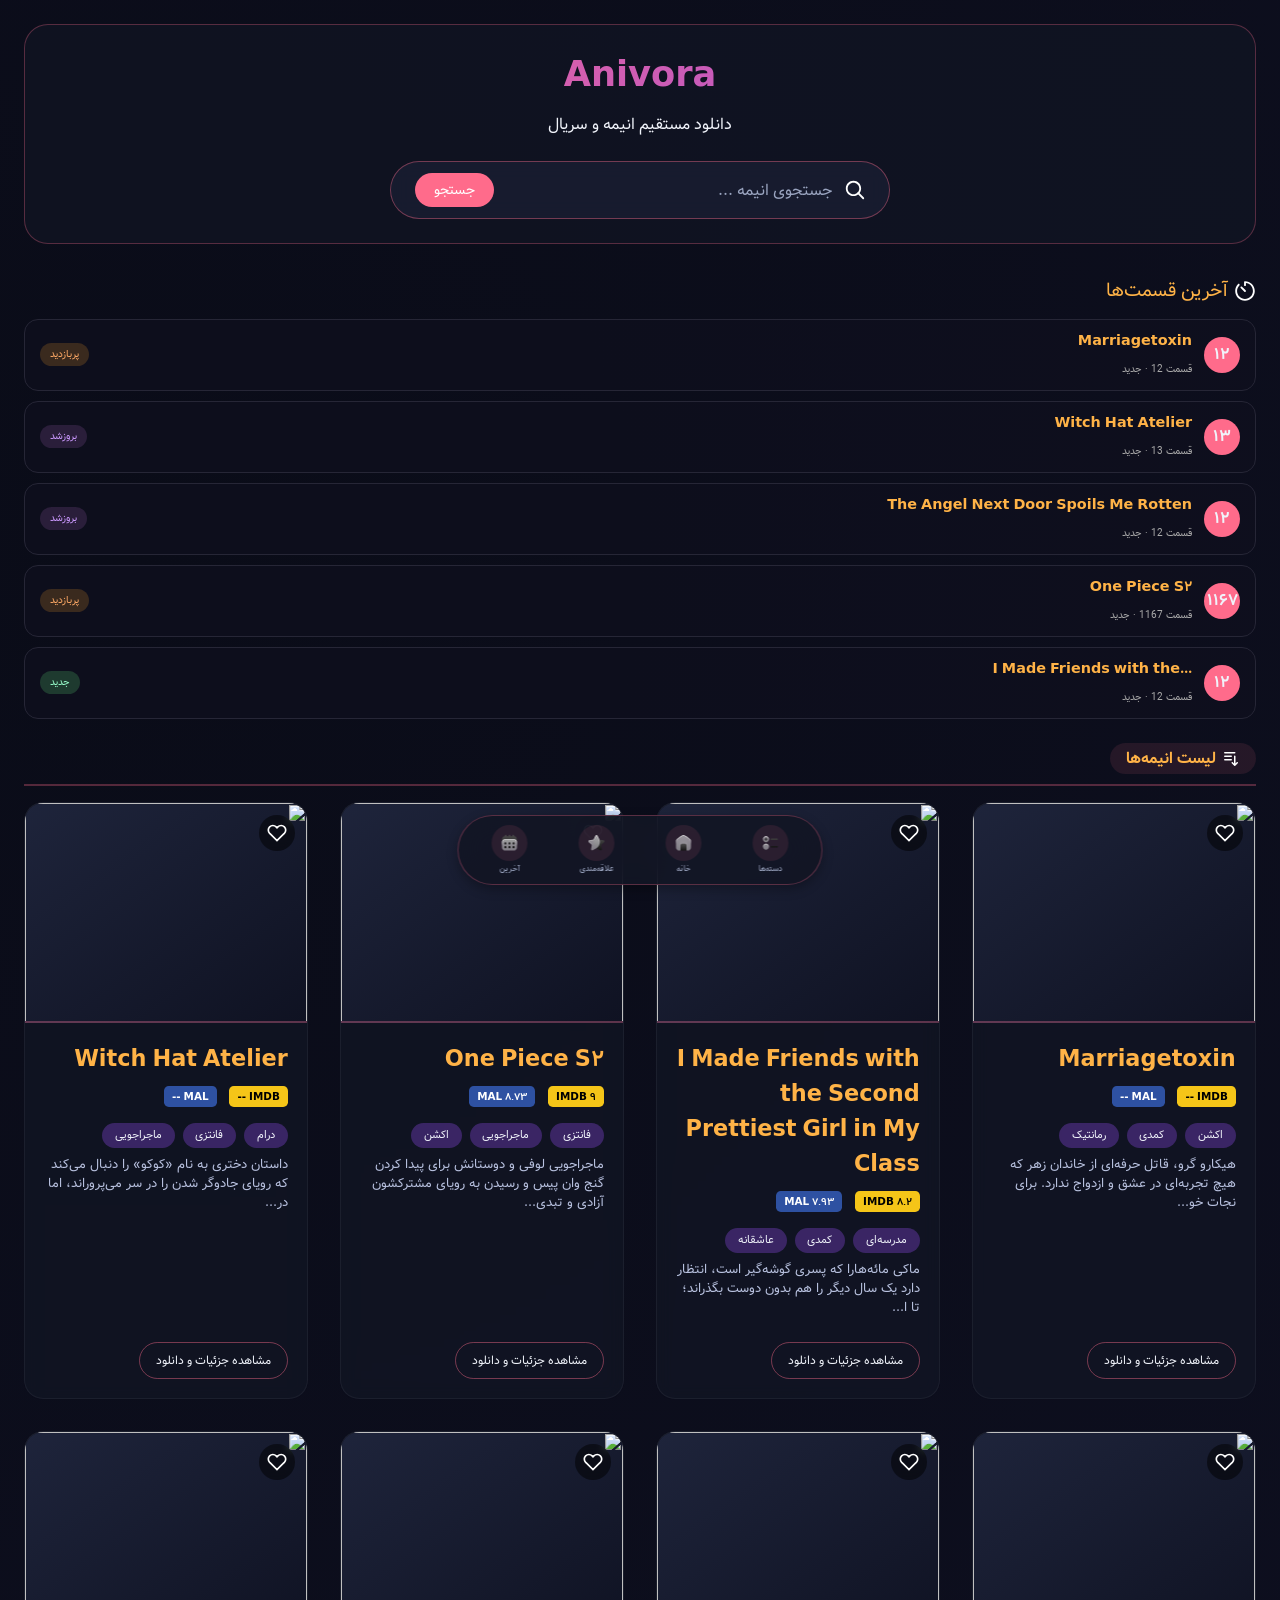
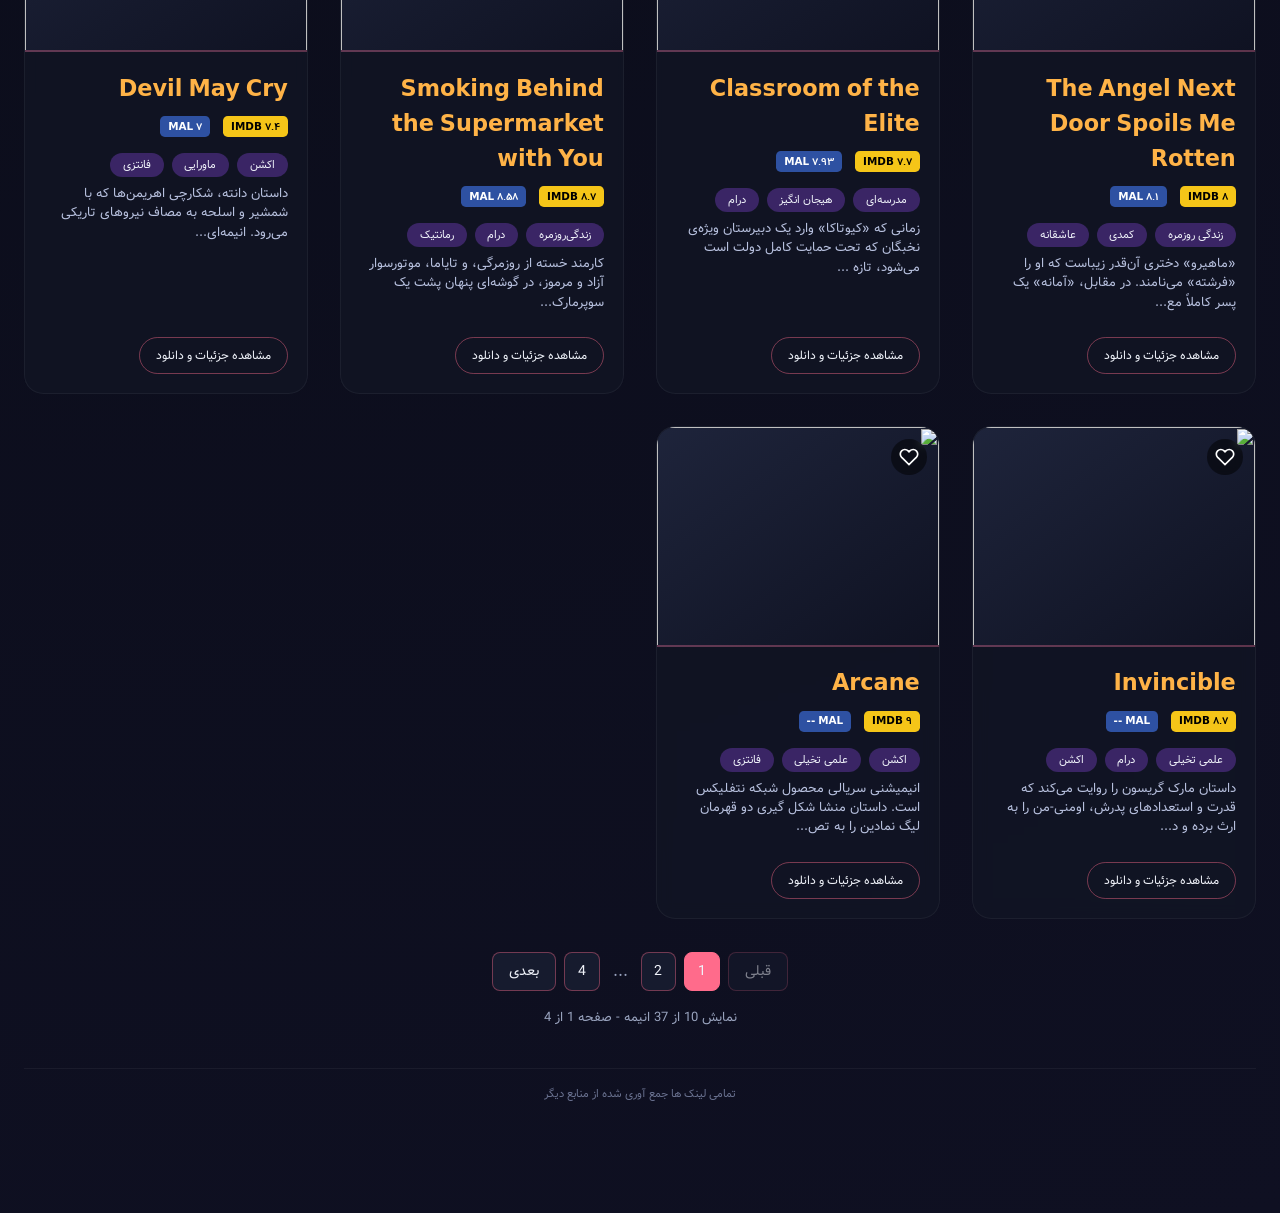
==== commit 0a6aaa9b: "Update index.html" ====
--- a/index.html
+++ b/index.html
@@ -26,6 +26,7 @@
     <script src="data/data.js"></script>
     <script src="data/data2.js"></script>
     <script src="data/data3.js"></script>
+    <script src="data/data4.js"></script>
     <script src="data/anime-info.js"></script>
     <script src="recent.js"></script>   
     <script src="script.js"></script>
--- a/style.css
+++ b/style.css
@@ -1199,6 +1199,18 @@
     background: rgba(100, 149, 237, 0.25);
 }
 
+.quality-link.q1080 {  
+background: rgba(255, 128, 241, 0.12);
+    color: #ff80f1;
+    border: 1px solid rgba(255, 128, 241, 0.2);
+}
+
+.quality-link.q1080:hover {
+
+background: rgba(255, 128, 241, 0.25);
+    
+}
+
 .quality-link.q-soon {
     background: rgba(255, 255, 255, 0.05);
     color: #555;
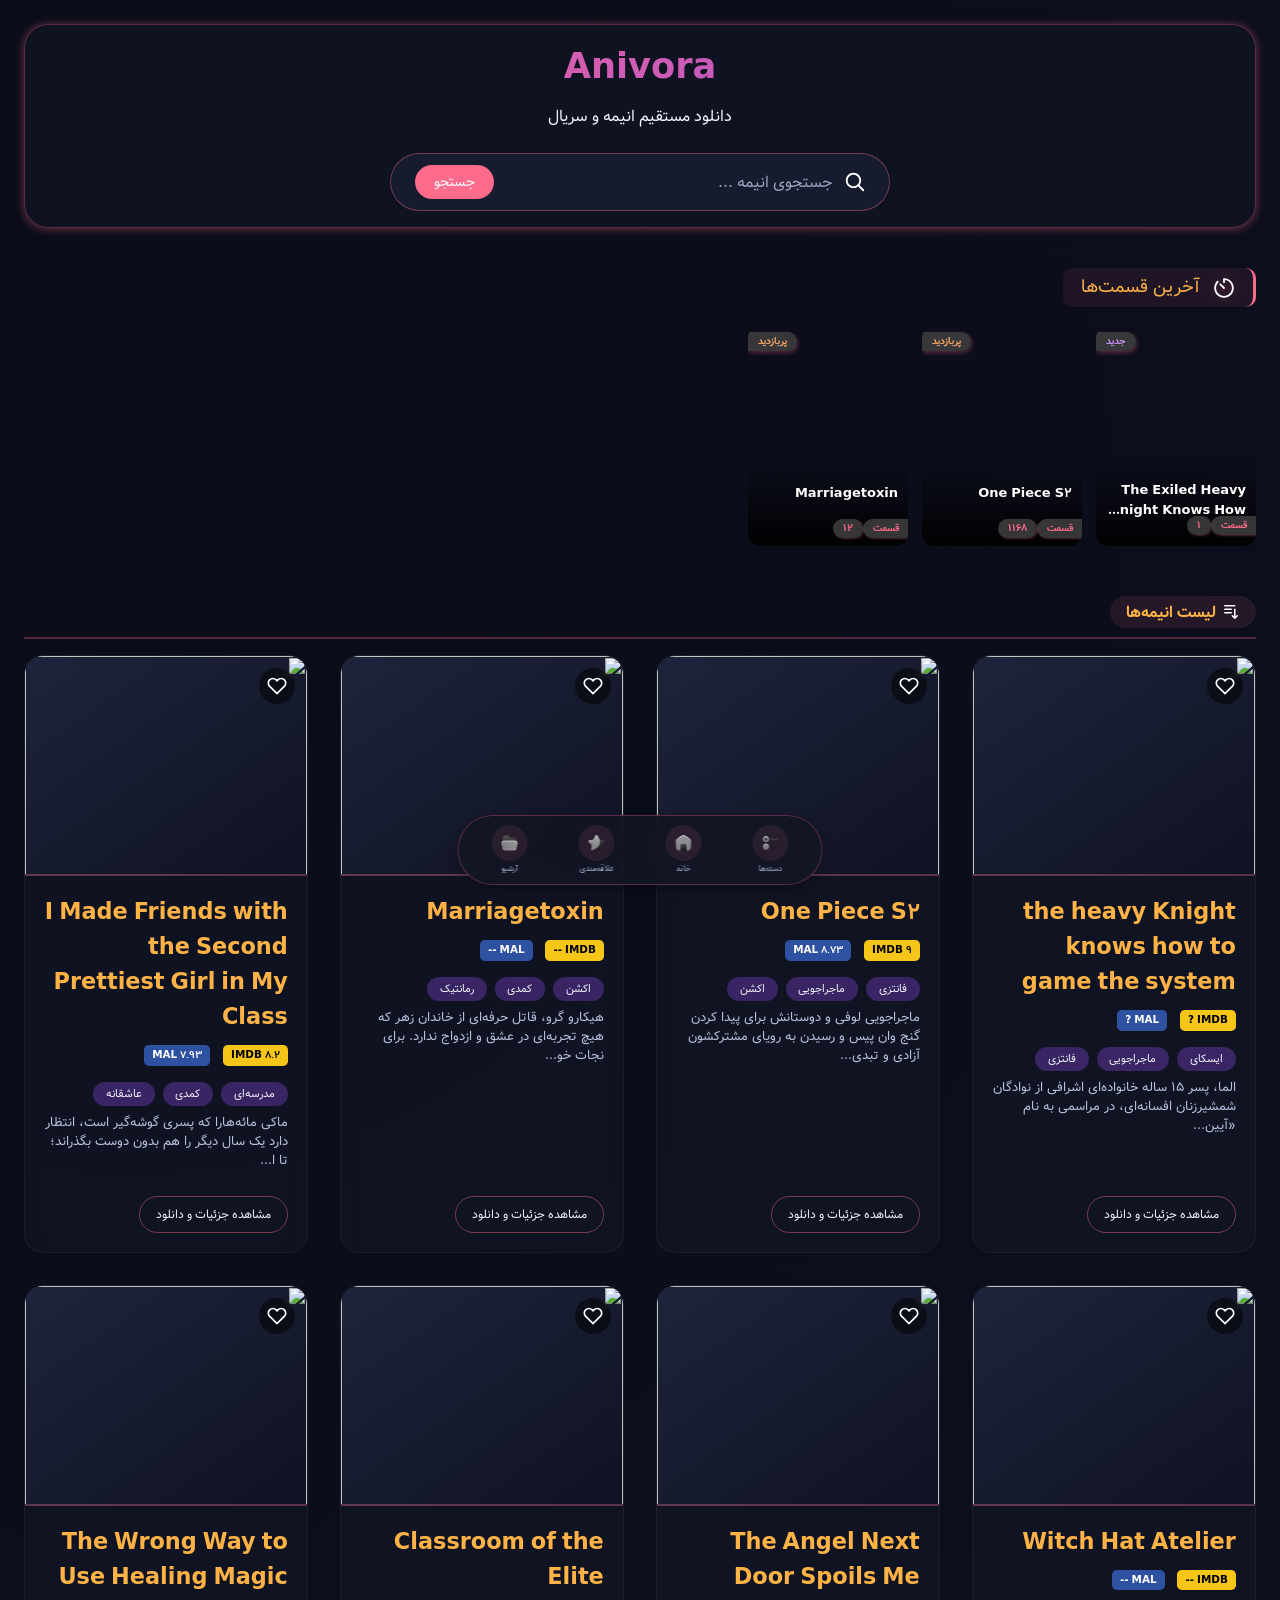
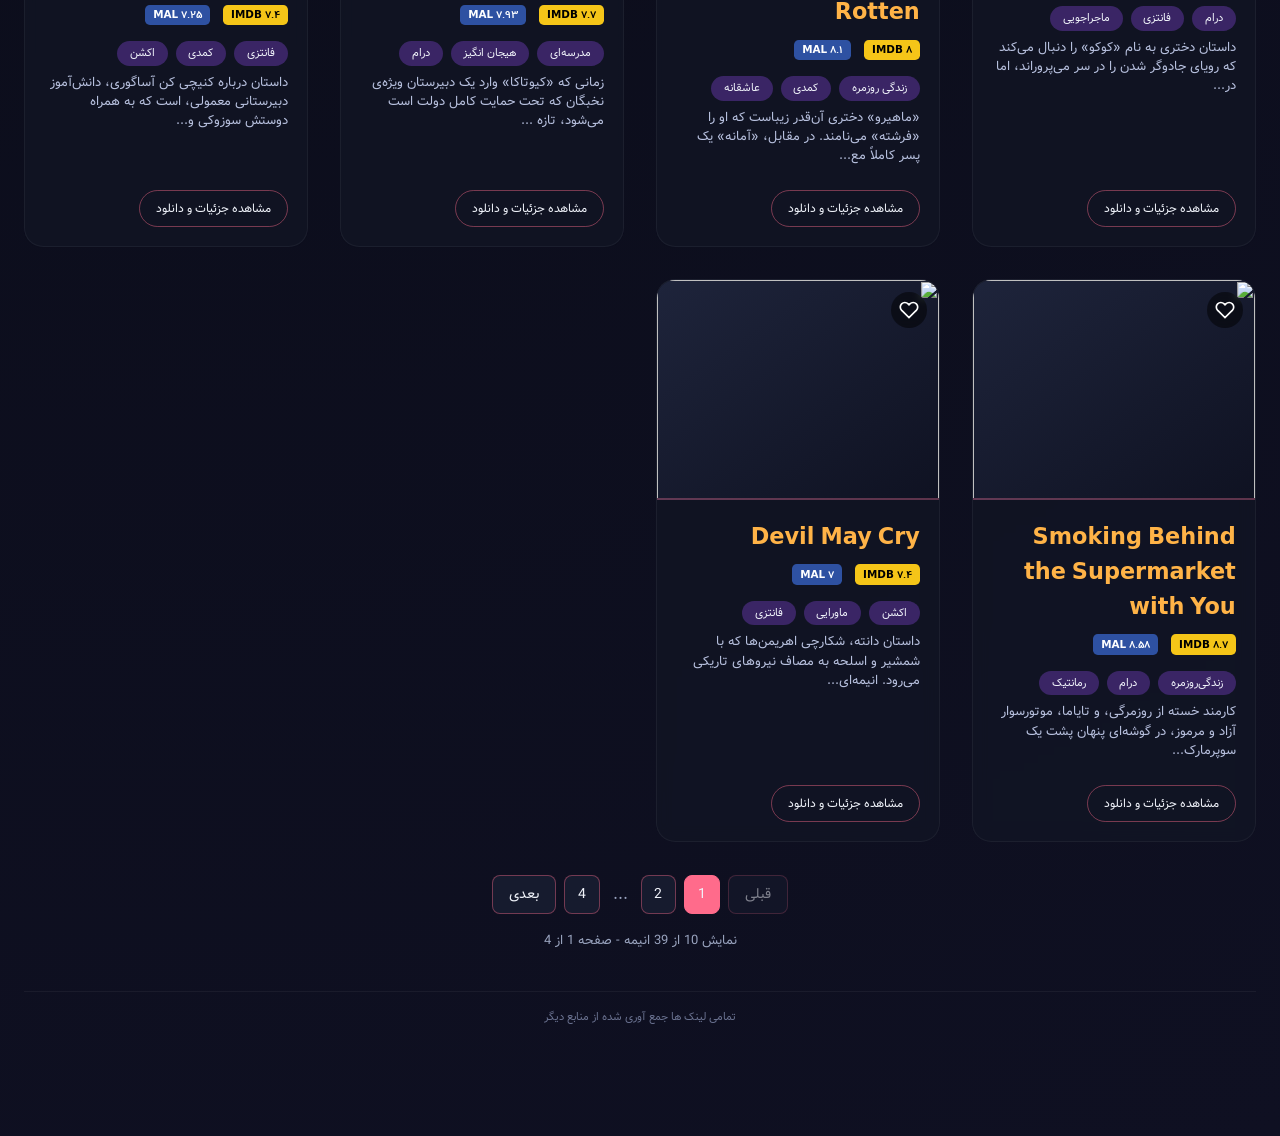
==== commit 945a5618: "Update index.html" ====
--- a/index.html
+++ b/index.html
@@ -3,7 +3,7 @@
 <head>
     <meta charset="UTF-8">
     <meta name="viewport" content="width=device-width, initial-scale=1.0, user-scalable=yes">
-    <title>Anivora | دانلود انیمه و سریال</title>
+    <title>Anivora | دانلود انیمه و سریال</title>    
     <link rel="stylesheet" href="style.css">
     <link rel="preconnect" href="https://fonts.googleapis.com">
     <link rel="preconnect" href="https://fonts.gstatic.com" crossorigin>
@@ -18,7 +18,7 @@
             <h3>دسته‌بندی‌ها</h3>
             <button class="close-sidebar" id="closeCategoryBtn">
                 <img src="icons/close.svg" alt="بستن" width="18" height="18">
-            </button>
+            </button>           
         </div>
         <div class="category-list" id="categoryList"></div>
     </div>
@@ -26,7 +26,8 @@
     <script src="data/data.js"></script>
     <script src="data/data2.js"></script>
     <script src="data/data3.js"></script>
-    <script src="data/data4.js"></script>
+    <script src="data/data4.js"></script>  
+    <script src="data/data5.js"></script>  
     <script src="data/anime-info.js"></script>
     <script src="recent.js"></script>   
     <script src="script.js"></script>
--- a/style.css
+++ b/style.css
@@ -3,6 +3,9 @@
     padding: 0;
     box-sizing: border-box;
 }
+
+
+
 
 body {
     font-family: 'Tahoma', 'Segoe UI', system-ui, sans-serif;
@@ -10,6 +13,8 @@
     color: #f0f3fa;
     min-height: 100vh;
     padding-bottom: 70px;
+    scroll-snap-type: x mandatory;
+    -webkit-overflow-scrolling: touch;
 }
 
 .app-wrapper {
@@ -21,10 +26,11 @@
 .header {
     text-align: center;
     margin-bottom: 2rem;
-    padding: 1.5rem;
+    padding: 1rem;
     background: rgba(18, 22, 36, 0.7);
-    border-radius: 1.5rem;
+    border-radius: 1.5rem ;
     border: 1px solid rgba(255,107,139,0.3);
+    box-shadow: 0px 1px 10px rgba(255,107,139,0.4);
 }
 
 .logo {
@@ -54,6 +60,7 @@
     align-items: center;
     gap: 0.8rem;
     transition: all 0.3s ease;
+    
 }
 
 .search-box:focus-within {
@@ -316,90 +323,304 @@
     font-family: 'Vazir', 'Tahoma', 'Segoe UI', system-ui, sans-serif;
 }
 
-/* ========== آخرین قسمت‌ها ========== */
+
+
+
+/* ============================================
+   بخش آخرین قسمت‌ها - نسخه نهایی
+   ============================================ */
+
 .recent-section {
     margin: 1.5rem 0;
 }
 
+/* ===== عنوان بخش ===== */
 .section-title {
-    font-size: 1.2rem;
+    font-size: 0.95rem;
     color: #FFB347;
     margin-bottom: 0.8rem;
     display: flex;
     align-items: center;
-    gap: 1px;
-}
-
-.recent-list {
-    display: flex;
-    flex-direction: column;
+    gap: 5px;
+    padding: 4px 12px;
+    background: rgba(255, 107, 139, 0.08);
+    border-radius: 10px;
+    border-right: 2px solid #ff6b8b;
+    width: fit-content;
+}
+
+.section-title img {
+    width: 18px !important;
+    height: 18px !important;
+    filter: drop-shadow(0 0 6px rgba(255, 107, 139, 0.3));
+}
+
+/* ===== گرید کارت‌ها ===== */
+.recent-grid {
+    display: flex;
     gap: 10px;
-}
-
-.recent-item {
-    background: rgba(16, 16, 30, 0.6);
-    border-radius: 14px;
-    padding: 10px 15px;
-    border: 1px solid #262636;
+    overflow-x: auto;
+    padding-bottom: 8px;
+    scroll-snap-type: x mandatory;
+    -webkit-overflow-scrolling: touch;
+}
+
+.recent-grid::-webkit-scrollbar {
+    height: 3px;
+}
+
+.recent-grid::-webkit-scrollbar-track {
+    background: transparent;
+}
+
+.recent-grid::-webkit-scrollbar-thumb {
+    background: rgba(255, 107, 139, 0.3);
+    border-radius: 10px;
+}
+
+/* ===== کارت ===== */
+.recent-card {
+    position: relative;
+    min-width: 110px;
+    max-width: 110px;
+    border-radius: 10px;
+    overflow: hidden;
     cursor: pointer;
-    transition: 0.2s;
-    display: flex;
-    align-items: center;
-    justify-content: space-between;
-}
-
-.recent-item:hover {
-    border-color: #ff6b8b;
-    background: rgba(30, 30, 50, 0.8);
-    transform: translateX(3px);
-}
-
-.recent-left {
-    display: flex;
-    align-items: center;
-    gap: 12px;
-}
-
-.recent-num {
-    background: #ff6b8b;
-    width: 36px;
-    height: 36px;
-    display: flex;
-    align-items: center;
-    justify-content: center;
-    border-radius: 50%;
-    font-weight: bold;
-    font-size: 1rem;
-}
-
-.recent-info h4 {
-    font-size: 0.9rem;
-    margin-bottom: 3px;
-    color: #FFB347;
-}
-
-.recent-info span {
-    font-size: 0.65rem;
-    color: #aaa;
-}
-
+    scroll-snap-align: start;
+    flex-shrink: 0;
+    transition: transform 0.3s;
+}
+
+.recent-card:hover {
+    transform: scale(1.05);
+}
+
+.recent-cover {
+    width: 100%;
+    height: 155px;
+    object-fit: cover;
+    display: block;
+}
+
+/* ===== لایه پایین ===== */
+.recent-overlay {
+    position: absolute;
+    bottom: 0;
+    left: 0;
+    right: 0;
+    padding: 25px 7px 7px;
+    background: linear-gradient(to top, rgba(0, 0, 0, 0.9), transparent);
+    min-height: 70px;
+}
+
+/* ===== عنوان (کنترل‌شده) ===== */
+.recent-title {
+    position: relative;
+    top:-10px;    
+    font-size: 10px;
+    color: #fff;
+    font-weight: 600;
+    line-height: 1.4;
+    display: -webkit-box;
+    -webkit-line-clamp: 2;
+    -webkit-box-orient: vertical;
+    overflow: hidden;
+    margin-bottom: 0;
+   
+}
+
+/* ===== ظرف اصلی (فقط برای دسته‌بندی) ===== */
+.recent-episode {
+    margin-top: 2px;
+    font-size: 8px;    
+    font-family:'vazir';
+    font-weight: 600;
+    gap:4px;
+          
+}
+
+/* ===== کلمه "قسمت" (مثل برچسب) ===== */
+.episode-label {
+    position: absolute;
+    top: 45px;  
+    left: 74px;     
+    background: #424242cf;     
+    color: #FF6B8B;      
+    font-size: 8px;    
+    padding: 1px 7px;
+    border-radius: 20px 0px 0px 20px;         
+    box-shadow: 1px 1px 2px rgba(255,107,139,0.3); 
+}
+
+/* ===== عدد (مثل برچسب) ===== */
+.episode-number {
+    position: absolute;
+    top: 45px ;  
+    right: 39px ; 
+    background: #424242cf;     
+    color: #FF6B8B;      
+    font-size: 8px;    
+    padding: 1px 7px;
+    border-radius: 20px;  
+    direction: ltr;
+    text-align: left;
+    min-width: 14px;
+    max-width: 40px;
+    box-shadow: 1px 1px 2px rgba(255,107,139,0.3);
+}
+
+/* برچسب */
 .recent-badge {
-    font-size: 0.6rem;
-    padding: 4px 10px;
-    border-radius: 30px;
-    background: #1e3a2f;
+    position: absolute;
+    top: 4px;
+    left: 0px;
+    background: #424242cf;     
+    color: #ffaa66 ;      
+    font-size: 8px;    
+    padding: 1px 7px;
+    border-radius: 0px 20px 20px 0px;    
+    font-weight: 600;
+    z-index:10;    
+    box-shadow: 1px 2px 2px rgba(255,107,139,0.3);
+    
+}
+
+.recent-badge.hot {
+    background: #424242cf;     
+    color: #ffaa66 ;      
+   
+}
+
+.recent-badge.today {
+    background: #424242cf; 
+    color: #cc99ff;
+    
+}
+
+.recent-badge.new {
+    background: #424242cf;  
     color: #99ffcc;
 }
 
-.recent-badge.hot {
-    background: #3a2a1e;
-    color: #ffaa66;
-}
-
-.recent-badge.today {
-    background: #2a1e3a;
-    color: #cc99ff;
-}
+.recent-badge.updated {
+    background: #424242cf;  
+    color: #6495ED;    
+}
+
+/* ریسپانسیو دسکتاپ */
+
+
+@media screen and (min-width: 768px) {
+    .recent-section {
+        margin: 2.5rem 0;
+    }
+
+    /* ===== عنوان بخش ===== */
+    .section-title {
+        font-size: 1.1rem;
+        padding: 6px 18px;
+        border-right: 3px solid #ff6b8b;
+        gap: 8px;
+        margin-bottom: 1.2rem;
+    }
+
+    .section-title img {
+        width: 22px !important;
+        height: 22px !important;
+    }
+
+    /* ===== گرید (همون اسکرول افقی) ===== */
+    .recent-grid {
+        display: flex;
+        gap: 14px;
+        overflow-x: auto;
+        padding-bottom: 10px;
+        scroll-snap-type: x mandatory;
+        -webkit-overflow-scrolling: touch;
+    }
+
+    .recent-grid::-webkit-scrollbar {
+        height: 4px;
+    }
+
+    .recent-grid::-webkit-scrollbar-track {
+        background: transparent;
+    }
+
+    .recent-grid::-webkit-scrollbar-thumb {
+        background: rgba(255, 107, 139, 0.4);
+        border-radius: 10px;
+    }
+
+    /* ===== کارت (بزرگ‌تر) ===== */
+    .recent-card {
+        min-width: 160px;
+        max-width: 160px;
+        border-radius: 12px;
+        transition: transform 0.3s ease, box-shadow 0.3s ease;
+    }
+
+    .recent-card:hover {
+        transform: scale(1.05);
+        box-shadow: 0 8px 25px rgba(255, 107, 139, 0.2);
+    }
+
+    .recent-cover {
+        height: 220px;
+    }
+
+    /* ===== لایه پایین ===== */
+    .recent-overlay {
+        padding: 35px 10px 10px;
+        min-height: 85px;
+    }
+
+    /* ===== عنوان ===== */
+    .recent-title {
+        top: -12px;
+        font-size: 13px;
+        line-height: 1.5;
+        -webkit-line-clamp: 2;
+    }
+
+    /* ===== قسمت ===== */
+    .recent-episode {
+        font-size: 10px;
+        margin-top: 4px;
+        gap: 8px;
+    }
+
+    /* ===== برچسب "قسمت" ===== */
+    .episode-label {
+        top: 58px;
+        left: 115px;
+        font-size: 10px;
+        padding: 2px 10px;
+    }
+
+    /* ===== عدد قسمت ===== */
+    .episode-number {
+        top: 58px;
+        right: 45px;
+        font-size: 10px;
+        padding: 2px 10px;
+        min-width: 18px;
+        max-width: 50px;
+    }
+
+    /* ===== برچسب اصلی ===== */
+    .recent-badge {
+        top: 6px;
+        left: 0px;
+        font-size: 10px;
+        padding: 2px 10px;
+        border-radius: 0px 20px 20px 0px;
+        box-shadow: 1px 2px 4px rgba(255, 107, 139, 0.3);
+    }
+}
+
+
+
 
 /* ========== عنوان جداکننده ========== */
 .section-divider {
@@ -602,7 +823,7 @@
 }
 
 .category-sub.open {
-    max-height: 500px;
+    max-height: 1000px;
 }
 
 .sub-item {
@@ -757,6 +978,50 @@
     }
     .nav-label {
         font-size: 0.45rem;
+    }
+}
+
+/* ========== ریسپانسیو برای کارت‌های آخرین قسمت‌ها ========== */
+@media (max-width: 480px) {
+    .recent-card {
+        min-width: 110px;
+        max-width: 110px;
+    }
+    
+    .recent-cover {
+        height: 150px;
+    }
+    
+    .recent-title {
+        font-size: 10px;
+    }
+    
+    .recent-episode {
+        font-size: 9px;
+    }
+    
+    .recent-badge {
+        font-size: 8px;
+        padding: 2px 8px;
+    }
+}
+
+@media (min-width: 768px) {
+    .recent-card {
+        min-width: 160px;
+        max-width: 160px;
+    }
+    
+    .recent-cover {
+        height: 220px;
+    }
+    
+    .recent-title {
+        font-size: 13px;
+    }
+    
+    .recent-episode {
+        font-size: 11px;
     }
 }
 
@@ -1210,7 +1475,6 @@
 background: rgba(255, 128, 241, 0.25);
     
 }
-
 .quality-link.q-soon {
     background: rgba(255, 255, 255, 0.05);
     color: #555;
